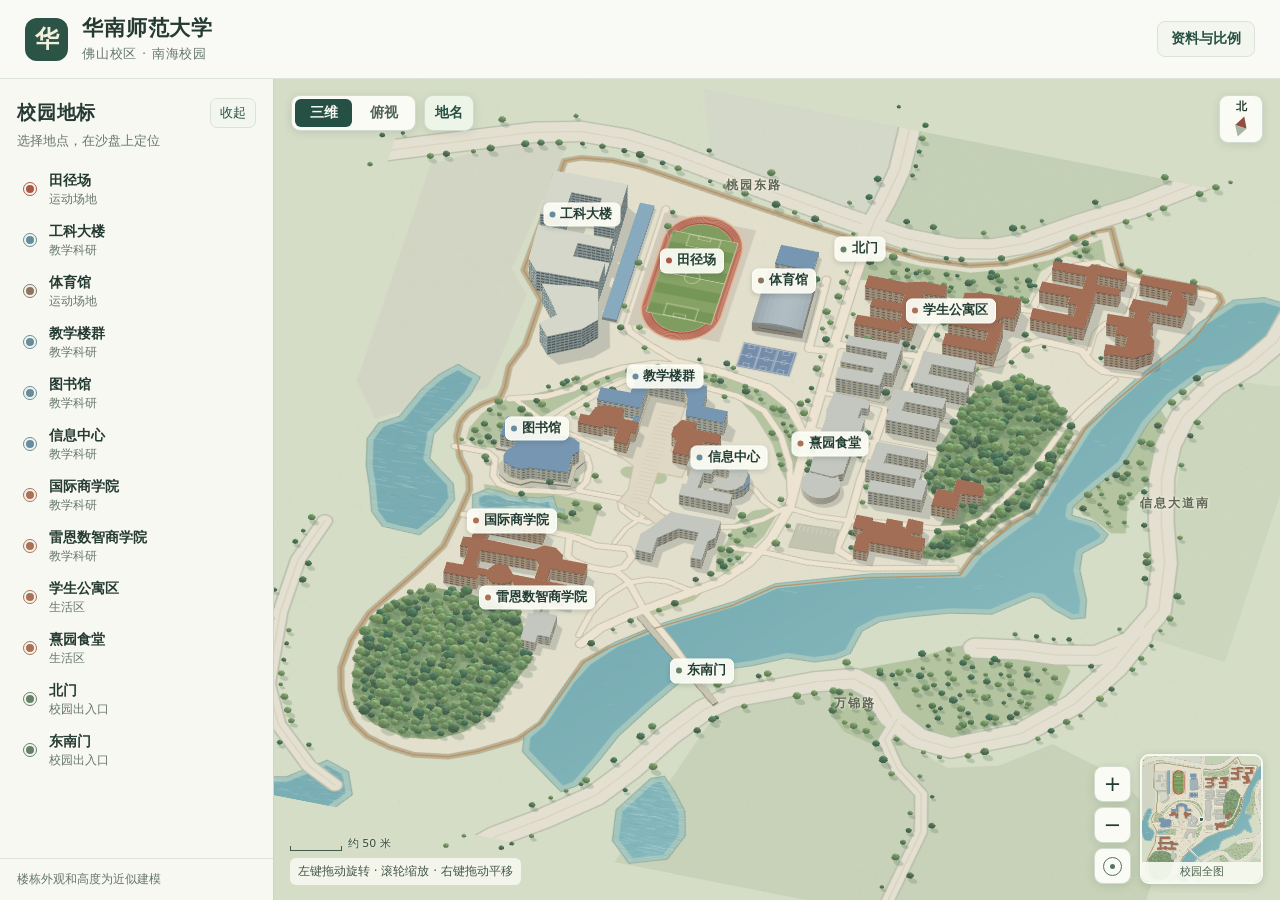
==== index.html @ b183012e "Add initial SCNU Nanhai campus map" ====
<!doctype html>
<html lang="zh-CN">
<head>
<meta charset="utf-8">
<meta name="viewport" content="width=device-width, initial-scale=1">
<meta name="description" content="华南师范大学佛山校区南海校园的交互式三维沙盘。">
<title>南海校园 · 三维地图</title>
<style>
:root {
  color-scheme: light;
  --ink:#253a32;
  --muted:#66766d;
  --paper:#f7f8f2;
  --line:#dce3d9;
  --deep:#255043;
  font-family:"Microsoft YaHei","PingFang SC","Noto Sans CJK SC",system-ui,sans-serif;
  color:var(--ink);
  background:var(--paper);
}
* {box-sizing:border-box}
body {margin:0; height:100vh; height:100dvh; display:flex; flex-direction:column; overflow:hidden}
button {font:inherit; color:inherit; cursor:pointer}
button:focus-visible,a:focus-visible {outline:3px solid #388b79; outline-offset:3px}
button:disabled {color:#818d83; cursor:default}
[hidden] {display:none!important}
.header {height:79px; flex:none; display:flex; align-items:center; gap:14px; padding:0 25px; background:#f9faf5; border-bottom:1px solid var(--line); z-index:3}
.brand-mark {width:43px; height:43px; display:grid; place-items:center; flex:none; border-radius:12px; background:#2b5447; color:#f0f0dc; font:700 24px "Microsoft YaHei",sans-serif}
.identity h1 {margin:0; font-size:21px; line-height:1.25; letter-spacing:.04em}
.identity p {margin:4px 0 0; color:var(--muted); font-size:13px; letter-spacing:.06em}
.source-button {margin-left:auto; align-self:center; border:1px solid #dbe3d7; background:#f3f6ee; border-radius:8px; padding:8px 13px; font-size:14px; font-weight:650; color:var(--deep); white-space:nowrap}
.source-button:hover {background:#e8efe1}
main {display:grid; grid-template-columns:274px minmax(0,1fr); flex:1; min-height:0}
main.sidebar-collapsed {grid-template-columns:minmax(0,1fr)}
.sidebar {display:flex; min-height:0; flex-direction:column; background:var(--paper); border-right:1px solid #cbd5c8; z-index:2}
.side-heading {display:grid; grid-template-columns:1fr auto; align-items:center; gap:4px 10px; padding:19px 17px 15px}
.side-heading h2 {margin:0; font-size:19px; letter-spacing:.04em}
.side-heading p {grid-column:1 / -1; margin:0; font-size:13px; color:var(--muted)}
.sidebar-close {border:1px solid #dbe3d7; background:#f3f6ee; border-radius:7px; padding:5px 9px; font-size:13px; color:var(--deep)}
.sidebar-close:hover {background:#e8efe1}
#locations {display:grid; align-content:start; gap:3px; padding:0 10px 12px; overflow:auto; scrollbar-width:thin}
.location {display:grid; grid-template-columns:22px 1fr; grid-template-rows:auto auto; text-align:left; align-items:center; column-gap:8px; border:1px solid transparent; border-radius:8px; min-height:48px; padding:6px 8px; background:transparent; width:100%}
.location:hover,.location[aria-pressed="true"] {background:#e9efe4; border-color:#d6e1d5}
.location[aria-pressed="true"] {background:#e1ecdf}
.location-name {font-weight:660; font-size:14px; line-height:1.25}
.location-category {font-size:12px; color:var(--muted); grid-column:2; line-height:1.18; margin-top:2px}
.swatch {width:12px; height:12px; border:2px solid #f4f5ed; outline:1px solid var(--accent); background:var(--accent); border-radius:50%; grid-row:1 / 3; justify-self:center}
.side-footer {border-top:1px solid var(--line); padding:12px 17px; margin-top:auto; font-size:12px; color:var(--muted)}
#map {position:relative; min-height:0; min-width:0; overflow:hidden; background:#d5ddc6; isolation:isolate}
.scene {position:absolute; inset:0; display:block; width:100%; height:100%; cursor:grab; touch-action:none; user-select:none}
.scene.dragging {cursor:grabbing}
.layer {position:absolute; inset:0; pointer-events:none; overflow:hidden}
.pin {position:absolute; display:flex; align-items:center; gap:5px; pointer-events:auto; transform:translate(-50%,-100%); padding:4px 7px 4px 5px; white-space:nowrap; line-height:1.12; font-size:13px; font-weight:660; color:#243e35; background:#fafbf3f0; border:1px solid #fdfef8; border-radius:6px; box-shadow:0 2px 5px #203c302e}
.pin::before {content:""; display:inline-block; background:var(--accent); flex:none; width:6px; height:6px; border-radius:50%}
.pin.selected,.pin:hover {z-index:2; color:#fcfcf4; background:var(--deep); border-color:#efefde}
.pin.selected::before,.pin:hover::before {background:#cadcc2}
.route-label {position:absolute; transform:translate(-50%,-50%); font-size:12px; font-weight:650; letter-spacing:.18em; white-space:nowrap; color:#5d6557; text-shadow:0 0 3px #f3f0e0,0 0 3px #f3f0e0}
.view-bar {display:flex; gap:8px; position:absolute; top:16px; left:17px}
.segmented,.map-button {border:1px solid #d1dbcf; background:#f9fbf4; box-shadow:0 2px 8px #2d493422; border-radius:9px}
.segmented {display:flex; gap:3px; padding:3px}
.segmented button {border:0; min-width:57px; border-radius:6px; padding:5px 9px; color:#506352; background:transparent; font-size:14px; font-weight:670}
.segmented button[aria-pressed="true"] {color:#fbfbf3; background:var(--deep)}
.segmented button:hover:not([aria-pressed="true"]),.map-button:hover {background:#e9f0e3}
.map-button {min-width:37px; min-height:36px; padding:0; display:grid; place-items:center}
.sidebar-open,
.labels-button {padding:0 10px; font-size:14px; font-weight:660}
.labels-button[aria-pressed="true"] {color:var(--deep); background:#edf4e8}
.compass {position:absolute; top:16px; right:17px; width:44px; height:48px; place-content:center; gap:0; display:grid}
.compass-north {font-size:11px; font-weight:700; line-height:1; margin-bottom:4px}
.needle {justify-self:center; position:relative; width:12px; height:21px; transform-origin:center}
.needle::before,.needle::after {position:absolute; content:""; left:0; border-left:6px solid transparent; border-right:6px solid transparent}
.needle::before {top:0; border-bottom:11px solid #8f4e41}
.needle::after {bottom:0; border-top:10px solid #aab6a5}
.navigation {display:flex; align-items:flex-end; gap:9px; position:absolute; right:17px; bottom:16px}
.zoom-stack {display:grid; gap:5px}
.zoom-stack button {font-size:21px; font-weight:520}
.reset-icon {width:13px; height:13px; outline:1.5px solid #547264; outline-offset:2px; border-radius:50%; display:grid; place-items:center}
.reset-icon::after {content:""; width:5px; height:5px; background:#547264; border-radius:50%}
.overview {display:grid; position:relative; border:2px solid #f6faf0; overflow:hidden; border-radius:9px; box-shadow:0 2px 8px #2d493433; background:#d5ddc6}
.overview canvas {width:119px; height:126px; cursor:crosshair}
.overview span {pointer-events:none; position:absolute; bottom:0; left:0; right:0; padding:2px 4px 3px; text-align:center; background:#f7faf0ed; color:#506352; font-size:11px}
.map-bottom {position:absolute; left:16px; bottom:15px; display:grid; gap:7px; width:max-content; pointer-events:none}
.map-scale {display:flex; align-items:end; gap:6px; font-size:11px; color:#354c41; text-shadow:0 0 3px #f3f4e6}
#scale-line {border:1px solid #425b4c; border-top:0; height:5px}
#map-hint {padding:5px 8px; margin:0; border-radius:6px; width:max-content; color:#42554a; background:#f8f9efde; font-size:12px}
.detail {position:absolute; bottom:69px; left:16px; width:min(310px,calc(100% - 82px)); background:#fcfcf5f7; border:1px solid #f9fbf5; box-shadow:0 4px 18px #24403535; border-radius:12px; padding:15px 17px 16px}
.detail h2 {margin:3px 0 7px; font-size:19px}
.detail p {margin:0}
.detail-category,.detail-height {font-size:12px; color:#486858; font-weight:670}
.detail-description {padding-top:7px; font-size:13px; color:#516356; line-height:1.65}
.close-button {position:absolute; top:10px; right:10px; width:30px; height:30px; border:0; border-radius:7px; background:#ebf0e6; font-size:21px; line-height:1}
.close-button:hover {background:#dfe9d9}
.fallback {position:absolute; right:75px; top:13px; max-width:43%; font-size:12px; color:#263f35; padding:5px 8px; background:#fcfcf2e8; border-radius:5px}
dialog {position:fixed; max-width:min(525px,calc(100vw - 28px)); max-height:82vh; border:1px solid #d7e2d4; border-radius:15px; background:#fbfcf6; color:var(--ink); padding:27px; box-shadow:0 15px 60px #263e3a52; line-height:1.68}
dialog::backdrop {background:#253d385a}
dialog h2 {font-size:21px; margin:0 0 12px}
dialog p {font-size:14px}
dialog li {margin-bottom:5px}
dialog a {color:#286246; font-size:14px}
@media (max-width:760px) {
  .header {height:63px; padding:0 13px; gap:9px}
  .brand-mark {width:36px;height:36px;font-size:20px}
  .identity h1 {font-size:17px}
  .identity p {font-size:11px}
  .source-button {padding:6px 8px; font-size:12px}
  main {grid-template-columns:minmax(0,1fr); grid-template-rows:minmax(0,1fr) clamp(140px,28dvh,245px)}
  main.sidebar-collapsed {grid-template-rows:minmax(0,1fr)}
  #map {grid-row:1}
  .sidebar {grid-row:2; border-right:0; border-top:1px solid #cbd5c8}
  .side-heading {padding:7px 12px}
  .side-heading h2 {font-size:15px}
  .sidebar-close {padding:2px 8px}
  .side-heading p,.side-footer {display:none}
  #locations {grid-template-columns:repeat(2,minmax(0,1fr)); gap:0 3px; padding:1px 8px 7px}
  .location {min-height:39px; padding:4px; grid-template-columns:19px 1fr; column-gap:3px}
  .location-name {font-size:13px}
  .location-category {font-size:11px}
  .view-bar {left:10px;top:9px}
  .sidebar-open {font-size:13px;padding:0 7px}
  .compass {right:10px;top:9px}
  .navigation {right:10px;bottom:10px}
  .overview {display:none}
  .map-bottom {left:10px;bottom:9px}
  .detail {left:10px;bottom:60px}
  .pin {font-size:11px;padding:3px 4px}
  #map-hint {font-size:11px}
}

</style>
</head>
<body>
  <header class="header">
    <span class="brand-mark" aria-hidden="true">华</span>
    <div class="identity">
      <h1>华南师范大学</h1>
      <p>佛山校区 · 南海校园</p>
    </div>
    <button class="source-button" type="button" id="open-sources">资料与比例</button>
  </header>
  <main id="campus-layout">
    <aside class="sidebar" id="sidebar" aria-labelledby="list-title">
      <div class="side-heading">
        <h2 id="list-title">校园地标</h2>
        <button class="sidebar-close" type="button" id="collapse-sidebar" aria-controls="sidebar" aria-expanded="true" aria-label="收起校园地标">收起</button>
        <p>选择地点，在沙盘上定位</p>
      </div>
      <nav id="locations" aria-label="校园地标"></nav>
      <div class="side-footer">楼栋外观和高度为近似建模</div>
    </aside>
    <section id="map" aria-label="南海校园三维沙盘">
      <canvas class="scene" id="scene" aria-label="交互式校园模型">请用支持 Canvas 的浏览器打开。</canvas>
      <div class="layer" id="labels"></div>
      <div class="view-bar">
        <button type="button" class="map-button sidebar-open" id="expand-sidebar" aria-controls="sidebar" aria-expanded="false" hidden>展开地标</button>
        <div class="segmented" role="group" aria-label="视角">
          <button type="button" id="view-3d" aria-pressed="true">三维</button>
          <button type="button" id="view-top" aria-pressed="false">俯视</button>
        </div>
        <button type="button" class="map-button labels-button" id="toggle-labels" aria-pressed="true">地名</button>
      </div>
      <button type="button" class="compass map-button" id="north" title="将北方转回上方" aria-label="将北方转回上方">
        <span class="compass-north">北</span><span class="needle" aria-hidden="true"></span>
      </button>
      <div class="map-bottom">
        <div class="map-scale" aria-label="近似水平比例尺"><span id="scale-line"></span><span id="scale-label"></span></div>
        <p id="map-hint">左键拖动旋转 · 滚轮缩放 · 右键拖动平移</p>
      </div>
      <div class="navigation">
        <div class="zoom-stack" role="group" aria-label="地图导航">
          <button type="button" class="map-button" id="zoom-in" title="放大" aria-label="放大">+</button>
          <button type="button" class="map-button" id="zoom-out" title="缩小" aria-label="缩小">−</button>
          <button type="button" class="map-button" id="reset" title="返回校园全景" aria-label="返回校园全景"><span class="reset-icon" aria-hidden="true"></span></button>
        </div>
        <div class="overview">
          <canvas id="overview" width="278" height="294" aria-label="校园小地图，点击平移主视图"></canvas>
          <span>校园全图</span>
        </div>
      </div>
      <article id="detail" class="detail" aria-live="polite" hidden>
        <button type="button" class="close-button" id="close-detail" aria-label="关闭地点详情">×</button>
        <p class="detail-category" id="detail-category"></p>
        <h2 id="detail-title"></h2>
        <p class="detail-height" id="detail-height"></p>
        <p class="detail-description" id="detail-description"></p>
      </article>
      <p class="fallback" id="fallback" hidden>当前浏览器的 WebGL 不可用，已切换到俯视地图。</p>
    </section>
  </main>
  <dialog id="sources">
    <form method="dialog"><button class="close-button" aria-label="关闭资料面板">×</button></form>
    <h2>资料与比例</h2>
    <p>以你提供的高德平面图描绘校园边界和建筑轮廓，参考倾斜视图估算楼高，用同位置的卫星图校对跑道、屋顶、植被和水系。田径场西侧的新工科大楼采用卫星图轮廓。</p>
    <p>比例尺、楼高、立面和树木位置均为近似值，适合查看校园布局。</p>
    <ul>
      <li><a href="https://statics.scnu.edu.cn/pics/psy/2017/0615/1497490556137490.pdf" target="_blank" rel="noopener noreferrer">华南师范大学南海校区平面图</a></li>
      <li><a href="https://lib.scnu.edu.cn/services/xinshengkongjian/guanshedaohang/2018/0109/88.html" target="_blank" rel="noopener noreferrer">南海校区图书馆馆舍导航</a></li>
      <li><a href="https://news.scnu.edu.cn/72690/1" target="_blank" rel="noopener noreferrer">华师新闻网 · 新工科大楼参访</a></li>
      <li><a href="https://www.gdhzec.com/mobile/info_2507001.php?flv1id=85&amp;flv2id=84&amp;flv3id=94&amp;id=1438&amp;lvz=3" target="_blank" rel="noopener noreferrer">工科大楼建设项目资料</a></li>
    </ul>
  </dialog>
  <script>
  // Horizontal coordinates are traced in the pixel space of the supplied 2D map.
// Elevations are approximate metres. The overall horizontal scale is about 0.54 m/px.
const metresPerPixel = 0.54;
const rect = (x, z, w, d) => [[x,z], [x+w,z], [x+w,z+d], [x,z+d]];
const oval = (x, z, rx, rz, count = 36) => Array.from({length: count}, (_, i) => {
  const angle = 2 * Math.PI * i / count;
  return [x + rx * Math.cos(angle), z + rz * Math.sin(angle)];
});
const boundary = [[977,159],[1004,145],[1060,137],[1112,139],[1280,168],[1447,196],[1530,207],[1655,222],[1740,215],[1800,195],[1872,148],[1940,81],[1964,70],[2004,152],[2043,164],[2166,164],[2188,171],[2198,186],[2170,283],[2115,372],[2071,454],[2034,532],[1992,744],[1960,778],[1912,871],[1900,917],[1734,965],[1586,1024],[1522,1086],[1400,1172],[1334,1235],[1298,1279],[1259,1435],[1227,1482],[1165,1526],[1118,1551],[1057,1562],[1010,1556],[965,1541],[933,1517],[912,1488],[893,1447],[880,1398],[882,1330],[898,1262],[958,1145],[988,1079],[996,1008],[1001,942],[992,910],[965,871],[948,826],[946,793],[954,768],[973,743],[1001,719],[1003,694],[999,646],[1015,590],[1016,482],[997,458],[969,423],[972,319]];

const water = [
  [[909,664],[955,683],[948,727],[928,782],[907,831],[914,888],[942,912],[969,934],[981,970],[969,1013],[940,1065],[871,1062],[844,1034],[826,979],[808,933],[794,871],[805,831],[837,807],[860,736],[882,695]],
  [[2217,176],[2268,157],[2341,165],[2400,173],[2372,244],[2285,315],[2211,350],[2166,421],[2139,493],[2120,595],[2082,663],[2057,712],[2060,732],[2105,737],[2134,759],[2130,778],[2100,813],[2105,851],[2134,916],[2142,957],[2119,966],[2080,951],[2053,933],[2038,934],[2010,960],[1978,990],[1905,1006],[1834,1034],[1788,1056],[1763,1085],[1755,1141],[1734,1160],[1698,1176],[1648,1179],[1594,1211],[1538,1237],[1482,1271],[1438,1353],[1401,1429],[1381,1494],[1358,1559],[1333,1580],[1292,1547],[1243,1507],[1237,1470],[1257,1433],[1282,1326],[1301,1275],[1340,1220],[1416,1153],[1527,1073],[1585,1017],[1746,952],[1901,910],[1916,861],[1966,777],[1990,741],[2034,527],[2056,470],[2092,398],[2140,312],[2170,243]],
  [[1009,951],[1031,931],[1060,931],[1073,937],[1127,929],[1150,918],[1163,944],[1176,943],[1181,957],[1121,960],[1092,968],[1037,987],[1017,982]],
  [[1481,1510],[1503,1499],[1530,1529],[1559,1569],[1574,1624],[1556,1685],[1492,1711],[1450,1667],[1439,1596]],
  [[910,1612],[953,1629],[973,1679],[945,1724],[872,1758],[790,1762],[731,1713],[778,1685],[848,1668]]
];

const greens = [
  {kind:'woods', points:[[905,1270],[945,1213],[990,1177],[1061,1174],[1120,1184],[1162,1204],[1176,1232],[1178,1275],[1208,1289],[1186,1371],[1167,1437],[1131,1488],[1086,1518],[1030,1527],[970,1511],[932,1484],[913,1446],[902,1388],[899,1332]]},
  {kind:'woods', points:[[1823,493],[1884,445],[1939,453],[1988,504],[2017,550],[1980,739],[1939,784],[1903,860],[1860,891],[1815,896],[1834,837],[1844,775],[1790,735],[1793,625]]},
  {kind:'park', points:[[1555,232],[1657,238],[1745,231],[1810,206],[1877,166],[1932,116],[1953,98],[1974,148],[1900,152],[1866,198],[1861,267],[1834,287],[1747,297],[1555,295]]},
  {kind:'park', points:[[1000,731],[1060,695],[1093,676],[1142,628],[1172,605],[1223,583],[1274,570],[1346,568],[1417,578],[1489,602],[1525,639],[1554,691],[1571,752],[1565,823],[1551,790],[1526,755],[1501,706],[1454,650],[1414,617],[1348,596],[1285,592],[1239,603],[1197,622],[1155,661],[1118,705],[1081,750],[1052,787],[1027,836],[985,840],[966,827],[965,802],[978,765]]},
  {kind:'park', points:[[1504,863],[1537,847],[1548,864],[1538,916],[1518,958],[1497,1009],[1475,1017],[1467,981],[1477,943],[1480,900]]},
  {kind:'lawn', points:[[1023,922],[1077,919],[1129,914],[1237,914],[1238,992],[1100,991],[1041,986]]},
  {kind:'lawn', points:[[1157,943],[1219,918],[1232,957],[1232,985],[1178,982]]},
  {kind:'lawn', points:oval(1298,878,15,12)},
  {kind:'lawn', points:oval(1272,831,20,14)},
  {kind:'lawn', points:oval(1321,831,16,14)},
  {kind:'lawn', points:[[1368,1142],[1426,1089],[1463,1070],[1454,1090],[1398,1136],[1368,1161]]},
  {kind:'park', points:[[2126,422],[2130,503],[2109,585],[2072,652],[2057,713],[2106,735],[2138,755],[2164,749],[2150,682],[2170,636],[2204,604],[2190,544],[2173,479]]},
  {kind:'park', points:[[1732,1196],[1798,1162],[1865,1128],[1930,1080],[2000,1050],[2115,1049],[2147,1083],[2140,1170],[2053,1236],[1996,1274],[1932,1309],[1862,1340],[1790,1320],[1756,1285]]}
];

const campusRoads = [
  [17,[[1550,210],[1548,306],[1550,449],[1554,556],[1557,664],[1561,745],[1566,839],[1552,918],[1527,983],[1488,1037],[1420,1093],[1352,1151],[1308,1194],[1282,1239]]],
  [12,[[1180,222],[1180,500],[1188,515],[1221,532],[1286,560],[1364,563],[1462,578],[1509,608],[1542,658],[1561,706]]],
  [11,[[950,850],[984,849],[1011,849],[1027,860],[1034,899],[1049,915],[1082,921],[1130,911],[1171,904],[1190,891],[1199,872],[1196,837],[1184,814],[1136,795],[1099,783],[1099,762],[1120,728],[1176,657],[1207,627],[1246,612],[1298,606],[1351,606],[1412,612],[1466,633],[1509,681],[1540,739],[1559,805]]],
  [12,[[1018,719],[1080,697],[1123,668],[1160,627],[1195,600],[1248,575],[1315,565],[1377,568],[1460,584],[1503,610],[1543,660]]],
  [14,[[1499,310],[1508,474],[1537,471],[1561,451],[1699,442],[1815,436],[1850,421],[1877,372],[1907,353],[1982,357],[2005,380],[2032,394],[2094,388]]],
  [13,[[1700,926],[1671,913],[1677,843],[1673,747],[1676,653],[1677,562],[1699,525],[1704,441],[1711,363],[1721,346],[1757,335],[1772,307],[1799,295],[1872,289],[1878,250],[1894,192],[1924,169],[1960,152],[2028,176],[2178,176]]],
  [8,[[1996,359],[1995,312],[2007,286],[2034,273],[2042,250],[2040,192]]],
  [9,[[1554,566],[1667,569],[1694,578],[1791,575]]],
  [9,[[1560,653],[1676,655],[1786,653]]],
  [10,[[1566,841],[1619,847],[1681,842],[1753,829],[1831,822],[1872,809],[1905,781],[1931,727],[1968,645],[1995,540],[2016,487],[2057,408]]],
  [10,[[1193,895],[1269,894],[1305,872],[1314,881],[1348,904],[1401,915],[1457,914],[1485,906],[1527,878],[1563,837]]],
  [8,[[1025,716],[1101,760],[1249,798],[1293,800],[1316,796]]],
  [8,[[1291,660],[1292,800],[1301,842],[1305,872],[1298,893],[1317,924],[1294,960],[1283,995]]],
  [12,[[1005,999],[1112,998],[1206,1001],[1252,1011],[1310,1004],[1321,1020],[1313,1047],[1288,1062],[1252,1062],[1221,1055],[1209,1046],[1202,1006]]],
  [10,[[1268,897],[1277,918],[1300,932],[1330,936],[1349,908]]],
  [12,[[1200,1071],[1220,1059],[1262,1062],[1303,1060],[1328,1076],[1374,1136],[1440,1198],[1506,1269],[1540,1306]]],
  [10,[[1274,1220],[1282,1165],[1300,1120],[1330,1080],[1362,1064],[1398,1060],[1453,1073]]],
  [11,[[1489,955],[1539,951],[1628,955],[1728,944],[1827,918],[1888,902]]],
  [9,[[1411,808],[1476,804],[1498,817],[1517,836],[1546,851]]]
];

const surroundingRoads = [
  [45,[[621,233],[793,158],[909,108],[988,86],[1070,83],[1146,93],[1328,131],[1481,161],[1609,183],[1706,183],[1769,168],[1823,141],[1909,72],[1994,10],[2070,-57],[2150,-130]]],
  [37,[[1553,-118],[1563,30],[1556,107],[1549,151],[1546,210]]],
  [44,[[2376,-22],[2335,134],[2316,250],[2281,316],[2232,379],[2196,460],[2187,531],[2194,607],[2219,709],[2248,798],[2265,908],[2237,987],[2184,1036],[2113,1053],[2047,1058],[1970,1073]]],
  [45,[[2247,976],[2222,1057],[2173,1155],[2097,1246],[1984,1309],[1921,1302],[1863,1266],[1818,1212],[1776,1196],[1711,1220],[1634,1261],[1574,1292],[1534,1332],[1488,1405],[1440,1500],[1394,1574],[1320,1646],[1245,1710],[1170,1802]]],
  [21,[[1874,1269],[1864,1320],[1902,1378],[1959,1426],[1980,1511],[1961,1691]]],
  [25,[[768,1075],[744,1174],[743,1300],[763,1467],[804,1553],[881,1633],[937,1665]]]
];

const zones = {
  engineering:{name:'工科大楼',category:'教学科研',color:'#668c9e',anchor:[1060,360,34],height:'约 29–35 米',desc:'田径场西侧。卫星图可辨认的三段楼体分别建模，并参考公开建设资料估算楼高。'},
  track:{name:'田径场',category:'运动场地',color:'#ac5847',anchor:[1264,365,0],desc:'校园西北部的环形跑道、足球场和西侧看台。'},
  gym:{name:'体育馆',category:'运动场地',color:'#8c7560',anchor:[1442,391,15],height:'约 15 米',desc:'位于田径场东侧，南侧为室外球场。'},
  north:{name:'北门',category:'校园出入口',color:'#66816a',anchor:[1550,264,0],desc:'从桃园东路进入校园，向南可到田径场与学生公寓区。'},
  dorm:{name:'学生公寓区',category:'生活区',color:'#ab7158',anchor:[1750,391,19],height:'约 15–22 米',desc:'校园东北部。按地图分别描出带内院的公寓楼群。'},
  dining:{name:'熹园食堂',category:'生活区',color:'#ab7158',anchor:[1614,733,12],height:'约 12 米',desc:'教学区与学生公寓区之间，南端的圆形轮廓按地图描绘。'},
  academic:{name:'教学楼群',category:'教学科研',color:'#668c9e',anchor:[1291,665,19],height:'约 12–20 米',desc:'教学楼围绕中央庭院展开，保留 U 形主楼、两翼和中轴步道。'},
  library:{name:'图书馆',category:'教学科研',color:'#668c9e',anchor:[1099,840,20],height:'约 20 米',desc:'教学楼群西南侧，校方馆舍资料列出地上五层。圆角翼楼和分段屋顶参考三张截图。'},
  info:{name:'信息中心',category:'教学科研',color:'#668c9e',anchor:[1448,813,15],height:'约 15 米',desc:'位于教学楼群东南侧，沿两侧翼楼向东连接圆角端部。'},
  business:{name:'国际商学院',category:'教学科研',color:'#ab7158',anchor:[1108,1055,17],height:'约 14–18 米',desc:'校园西南侧。模型保留平行楼翼、内院与南翼中部的凸出体量。'},
  rennes:{name:'雷恩数智商学院',category:'教学科研',color:'#ab7158',anchor:[1194,1210,13],height:'约 13 米',desc:'国际商学院南侧，靠近西南林地与通向东南门的步道。'},
  southeast:{name:'东南门',category:'校园出入口',color:'#66816a',anchor:[1518,1286,2],desc:'东南方向的入口。跨水通道连接校园步道与校外道路。'}
};

const buildingGroups = {
  engineering:[
    [35,[[977,238],[1113,236],[1116,342],[1077,342],[1076,279],[1020,279],[1020,341],[978,341]],'modern'],
    [30,[[979,359],[1117,359],[1117,383],[1058,383],[1058,415],[1117,415],[1117,461],[1002,464],[982,439]],'modern'],
    [28,[[1019,488],[1100,474],[1119,475],[1137,543],[1114,572],[1058,604],[1037,577],[1063,551],[1045,523]],'modern'],
    [9,[[1087,362],[1106,343],[1116,342],[1117,359],[1117,415],[1101,415]]],
  ],
  track:[[3.7,rect(1133,226,27,274),'stand'],[2.5,rect(1141,237,18,248),'stand']],
  gym:[
    [12,[[1397,332],[1486,331],[1491,454],[1399,458]],'gym'],
    [7,rect(1403,263,70,44),'blue'],
    [4,rect(1412,313,62,20),'blue']
  ],
  academic:[
    [19,[[1234,632],[1253,632],[1253,618],[1280,618],[1280,610],[1314,610],[1314,619],[1341,619],[1341,631],[1361,631],[1366,679],[1411,679],[1411,707],[1340,707],[1334,667],[1325,650],[1257,650],[1257,710],[1177,710],[1177,681],[1231,680]],'blue'],
    [14,[[1192,712],[1229,712],[1229,735],[1261,735],[1261,762],[1253,762],[1253,791],[1228,789],[1228,758],[1201,758],[1201,764],[1155,763],[1155,742],[1171,742],[1177,721]],'brick'],
    [16,[[1335,714],[1363,714],[1363,730],[1412,730],[1412,753],[1385,753],[1385,769],[1366,769],[1366,792],[1337,791],[1337,761],[1325,752],[1325,733]],'brick'],
    [5,rect(1245,690,12,42),'blue'],
    [5,rect(1337,686,13,52),'blue'],
    [14,[[1368,923],[1460,921],[1460,961],[1449,974],[1449,1017],[1428,1017],[1428,957],[1391,957],[1359,988],[1359,1025],[1328,1024],[1328,986],[1342,967]],'neutral']
  ],
  library:[
    [19,[[1031,788],[1091,785],[1093,807],[1157,807],[1172,815],[1176,834],[1167,847],[1168,887],[1101,893],[1086,900],[1065,898],[1050,888],[1047,876],[1051,861],[1059,853],[1059,833],[1029,833]],'blue'],
    [14,[[1107,811],[1157,811],[1172,818],[1175,833],[1167,847],[1168,885],[1113,886]],'neutral'],
    [2.2,[[1038,782],[1091,779],[1094,803],[1159,803],[1179,811],[1185,830],[1175,850],[1175,891],[1104,898],[1087,910],[1061,908],[1044,896],[1037,875],[1049,852],[1049,839],[1023,839],[1025,801]],'base']
  ],
  info:[
    [15,[[1372,763],[1442,763],[1460,773],[1475,790],[1481,808],[1479,831],[1468,845],[1455,851],[1428,851],[1428,832],[1444,831],[1449,819],[1448,808],[1436,801],[1418,800],[1418,821],[1402,822],[1401,858],[1465,858],[1465,882],[1372,882],[1372,856],[1379,855],[1379,820],[1370,813],[1370,797],[1400,797],[1415,786],[1415,764]],'neutral'],
    [10,[[1420,771],[1454,775],[1470,785],[1483,801],[1487,818],[1480,835],[1467,846],[1456,848],[1455,833],[1469,827],[1470,816],[1465,802],[1451,794],[1420,791]],'blue']
  ],
  dining:[
    [11,[[1581,579],[1638,579],[1650,586],[1650,600],[1637,600],[1637,624],[1650,625],[1650,659],[1645,659],[1644,756],[1627,768],[1584,765],[1580,681],[1582,640],[1578,619]],'neutral'],
    [9,oval(1610,786,35,34,32),'neutral']
  ],
  dorm:[
    [20,[[1577,312],[1646,312],[1678,302],[1720,302],[1720,327],[1684,329],[1681,349],[1666,349],[1665,369],[1682,370],[1682,413],[1662,413],[1662,428],[1580,428],[1580,406],[1657,402],[1657,380],[1597,380],[1597,362],[1650,361],[1651,339],[1577,339]],'brick'],
    [20,[[1754,309],[1784,301],[1855,298],[1855,346],[1836,345],[1825,361],[1839,361],[1839,434],[1744,434],[1744,408],[1817,408],[1817,386],[1742,386],[1741,360],[1790,360],[1790,333],[1754,333]],'brick'],
    [21,[[1578,458],[1677,455],[1676,524],[1660,525],[1660,557],[1579,559],[1578,533],[1640,532],[1640,520],[1578,520],[1578,496],[1656,496],[1655,479],[1578,480]],'neutral'],
    [20,[[1716,458],[1813,457],[1814,484],[1738,484],[1738,508],[1814,509],[1813,534],[1716,533]],'neutral'],
    [20,[[1687,556],[1783,555],[1783,580],[1713,580],[1713,602],[1783,602],[1783,629],[1689,629],[1689,605],[1685,605],[1685,584],[1687,583]],'neutral'],
    [19,[[1687,681],[1781,680],[1781,702],[1711,702],[1711,726],[1781,725],[1782,747],[1797,748],[1798,793],[1699,797],[1698,770],[1777,769],[1777,748],[1682,749],[1681,724],[1686,724]],'neutral'],
    [18,[[1889,195],[1953,193],[1957,185],[2023,186],[2023,207],[1975,207],[1975,229],[2022,229],[2021,245],[1980,246],[1980,335],[1881,335],[1880,310],[1955,310],[1955,284],[1938,284],[1938,268],[1881,269],[1881,246],[1955,246],[1955,214],[1891,214]],'brick'],
    [18,[[2050,188],[2153,186],[2152,208],[2128,208],[2137,223],[2144,224],[2144,264],[2086,265],[2086,290],[2097,291],[2097,317],[2110,330],[2112,357],[2085,378],[2029,382],[2027,359],[2061,358],[2061,332],[2037,331],[2037,313],[2016,313],[2013,290],[2060,288],[2060,272],[2047,270],[2049,245],[2111,245],[2112,209],[2051,209]],'brick'],
    [16,[[1817,756],[1846,755],[1846,726],[1881,725],[1897,728],[1900,753],[1861,757],[1861,794],[1816,795]],'brick'],
    [14,[[1692,847],[1722,847],[1722,854],[1747,854],[1747,842],[1776,842],[1776,854],[1784,854],[1784,833],[1812,834],[1814,863],[1798,864],[1797,870],[1825,870],[1824,901],[1730,903],[1731,927],[1705,927],[1704,894],[1714,878],[1692,876]],'brick']
  ],
  business:[
    [17,[[1039,1009],[1160,1008],[1160,1034],[1062,1034],[1062,1071],[1154,1072],[1169,1059],[1191,1059],[1207,1073],[1206,1082],[1255,1082],[1255,1107],[1193,1108],[1193,1141],[1171,1141],[1171,1103],[1164,1095],[1061,1098],[1061,1138],[1084,1138],[1095,1122],[1117,1120],[1132,1138],[1231,1138],[1232,1163],[1142,1163],[1134,1154],[1117,1165],[1098,1164],[1085,1153],[1072,1152],[1071,1163],[1009,1163],[1009,1139],[1039,1138],[1038,1096],[1023,1096],[1023,1075],[1038,1073]],'brick']
  ],
  rennes:[
    [13,[[1178,1212],[1186,1212],[1188,1164],[1197,1164],[1198,1204],[1230,1205],[1230,1257],[1207,1257],[1207,1276],[1180,1275]],'neutral']
  ],
  southeast:[
    [2,[[1371,1148],[1554,1311],[1547,1320],[1365,1157]],'base']
  ]
};

const colors = {
  blue: ['#7796b1','#d7d4be','#789099'],
  brick:['#a36e56','#d4be9f','#8c7970'],
  neutral:['#c3c7bf','#d7d2bd','#7d8b89'],
  gym:['#a3b2b9','#b5afa0','#78868b'],
  modern:['#d5d7ca','#c0c9c4','#65848c'],
  stand:['#87aabe','#a0a9aa','#76949f'],
  base:['#c9c5b3','#b1aa96','#9d9583']
};


const extent = {left:670, top:-65, width:1740, depth:1780};
const trackBoundary = ovalStadium(1265, 367, 146, 294);
const field = rect(1205,268,120,194);
const courts = [rect(1391,487,100,59)];
const plaza = [[1260,650],[1327,649],[1328,765],[1365,788],[1362,820],[1318,820],[1318,892],[1362,918],[1357,944],[1310,917],[1266,902],[1276,870],[1271,815],[1237,797],[1239,770],[1257,764]];
const parking = [[1589,872],[1664,868],[1669,925],[1587,929]];
const treeColors = ['#537259','#5d805b','#6d9063','#719465','#7b9a67','#4f775c','#779567'];

function ovalStadium(x, z, width, length) {
  const r = width / 2;
  const halfStraight = length / 2 - r;
  const points = [];
  for (let i = 0; i <= 32; i++) {
    const angle = i * Math.PI / 32;
    points.push([x+r*Math.cos(angle), z+halfStraight+r*Math.sin(angle)]);
  }
  for (let i = 0; i <= 32; i++) {
    const angle = Math.PI+i*Math.PI/32;
    points.push([x+r*Math.cos(angle), z-halfStraight+r*Math.sin(angle)]);
  }
  return points;
}

function outline(ctx, points, close = true) {
  ctx.beginPath();
  ctx.moveTo(...points[0]);
  for (const p of points.slice(1)) ctx.lineTo(...p);
  if (close) ctx.closePath();
}

function paint(ctx, points, fill, stroke, width = 1) {
  outline(ctx,points);
  if (fill) {
    ctx.fillStyle = fill;
    ctx.fill();
  }
  if (stroke) {
    ctx.strokeStyle = stroke;
    ctx.lineWidth = width;
    ctx.stroke();
  }
}

function trace(ctx, points, color, width) {
  outline(ctx,points,false);
  ctx.strokeStyle = color;
  ctx.lineWidth = width;
  ctx.stroke();
}

function pond(ctx, points, random) {
  ctx.save();
  outline(ctx,points);
  ctx.clip();
  const tint = ctx.createLinearGradient(900, 500, 2030, 1360);
  tint.addColorStop(0,'#79abb2');
  tint.addColorStop(0.58,'#79aeb4');
  tint.addColorStop(1,'#8abcc0');
  paint(ctx,points,tint,'#a4c6bd',23);
  const xs = points.map(p=>p[0]);
  const zs = points.map(p=>p[1]);
  const minX = Math.min(...xs), maxX = Math.max(...xs), minZ = Math.min(...zs), maxZ = Math.max(...zs);
  for (let i=0;i<260;i++) {
    const x = minX+random()*(maxX-minX);
    const z = minZ+random()*(maxZ-minZ);
    const len = 4+random()*28;
    trace(ctx,[[x,z],[x+len,z-1]],i%3?'#dbece642':'#5e929538',0.7+random());
  }
  ctx.restore();
  paint(ctx,points,null,'#87a49a',1.6);
}

function randomSource(seed) {
  return () => {
    seed = (Math.imul(seed,1664525)+1013904223) >>> 0;
    return seed/4294967296;
  };
}

function within(x,z,points) {
  let inside = false;
  for (let i=0,j=points.length-1;i<points.length;j=i++) {
    const [a,b] = points[i], [c,d] = points[j];
    if ((b>z)!==(d>z) && x < (c-a)*(z-b)/(d-b)+a) inside = !inside;
  }
  return inside;
}

function nearPath(x,z,path,width) {
  for (let i=1;i<path.length;i++) {
    const [a,b] = path[i-1], [c,d] = path[i];
    const dx=c-a, dz=d-b;
    const t=Math.max(0,Math.min(1,((x-a)*dx+(z-b)*dz)/(dx*dx+dz*dz)));
    if ((x-a-t*dx)**2+(z-b-t*dz)**2 < width**2) return true;
  }
  return false;
}

const buildingFootprints = Object.values(buildingGroups).flatMap(group => group.map(([,p])=>p));
function siteForTree(x,z) {
  return !water.some(p=>within(x,z,p)) && !buildingFootprints.some(p=>within(x,z,p)) &&
    !within(x,z,trackBoundary) && !within(x,z,plaza) && !within(x,z,parking) &&
    !courts.some(p=>within(x,z,p)) &&
    !campusRoads.some(([w,path])=>nearPath(x,z,path,w/2+5)) &&
    !surroundingRoads.some(([w,path])=>nearPath(x,z,path,w/2+6));
}

function makeTrees() {
  const random = randomSource(5067);
  const trees = [];
  function add(x,z,mature) {
    if (!siteForTree(x,z)) return;
    if (trees.some(t=>(t.x-x)**2+(t.z-z)**2<38)) return;
    const size = mature ? 4.2+random()*3.8 : 2.8+random()*3.0;
    trees.push({x,z,size,yaw:random()*Math.PI*2,color:treeColors[Math.floor(random()*treeColors.length)]});
  }
  for (const {kind,points} of greens) {
    const step = {woods:15,park:24,lawn:33}[kind];
    const xs=points.map(p=>p[0]), zs=points.map(p=>p[1]);
    for (let x=Math.min(...xs)+5;x<Math.max(...xs);x+=step) {
      for (let z=Math.min(...zs)+5;z<Math.max(...zs);z+=step) {
        const tx=x+(random()-.5)*step*.9, tz=z+(random()-.5)*step*.9;
        if (within(tx,tz,points) && random()<(kind==='lawn'?.5:.9)) add(tx,tz,kind==='woods');
      }
    }
  }
  for (const [w,path] of [...surroundingRoads,...campusRoads.slice(0,6)]) {
    for (let i=1;i<path.length;i++) {
      const [a,b]=path[i-1], [c,d]=path[i], length=Math.hypot(c-a,d-b);
      for (let v=10;v<length-5;v+=29+random()*12) {
        const offset=(w/2+9)*(random()>.5?1:-1);
        add(a+(v*(c-a)-offset*(d-b))/length,b+(v*(d-b)+offset*(c-a))/length,false);
      }
    }
  }
  return trees;
}

function drawTrack(ctx) {
  paint(ctx,rect(1180,231,169,268),'#d1cabb');
  paint(ctx,trackBoundary,'#a75242','#e4c0a1',3.1);
  for (let i=1;i<=7;i++) {
    const inset=i*2.15;
    paint(ctx,ovalStadium(1265,367,146-inset*2,294-inset*2),null,'#efc9ab',0.77);
  }
  paint(ctx,ovalStadium(1265,367,111,255),'#7f9d60','#e1bf9e',1.1);
  paint(ctx,field,'#769658','#e0dfba',1.15);
  for(let i=0;i<8;i+=2) {
    paint(ctx,rect(1206,269+24.1*i,118,24.1),'#a1b47966');
  }
  trace(ctx,[[1205,365],[1325,365]],'#e0dfba',1.15);
  paint(ctx,oval(1265,365,14,14),null,'#e0dfba',1.15);
  for (const z of [269,434]) {
    paint(ctx,rect(1236,z,58,27),null,'#e0dfba',1.15);
    paint(ctx,rect(1254,z===269?z:z+19,22,8),null,'#e0dfba',1);
  }
}

function drawCourts(ctx) {
  paint(ctx,courts[0],'#788eac','#d6d3c3',2.5);
  for (let i=0;i<3;i++) {
    const x=1394+i*32;
    paint(ctx,rect(x,490,29,53),'#738dab','#e3e1d6',.8);
    trace(ctx,[[x,516],[x+29,516]],'#e3e1d6',1);
    paint(ctx,oval(x+14.5,516,4.8,4.8,18),null,'#e3e1d6',.8);
    paint(ctx,rect(x+9,490,11,9),null,'#e3e1d6',.8);
    paint(ctx,rect(x+9,534,11,9),null,'#e3e1d6',.8);
  }
}

function makeTerrain(trees) {
  const canvas=document.createElement('canvas');
  canvas.width=2048;
  canvas.height=2048;
  const ctx=canvas.getContext('2d');
  const random=randomSource(72);
  ctx.scale(canvas.width/extent.width,canvas.height/extent.depth);
  ctx.translate(-extent.left,-extent.top);
  ctx.lineJoin=ctx.lineCap='round';
  ctx.fillStyle='#d5ddc6';
  ctx.fillRect(extent.left,extent.top,extent.width,extent.depth);
  paint(ctx,[[746,228],[902,119],[974,109],[947,425],[988,476],[974,704],[796,823],[743,746]],'#d3d5c4');
  paint(ctx,[[1176,-65],[1547,-65],[1547,147],[1372,120],[1230,90]],'#d4d8c9');
  paint(ctx,[[1559,-65],[2100,-65],[1989,19],[1805,155],[1690,183],[1570,170]],'#c4d0b6');
  paint(ctx,[[2191,395],[2232,362],[2410,344],[2410,995],[2256,973],[2277,903],[2254,814]],'#ccd6bd');
  paint(ctx,[[1559,1325],[1678,1255],[1754,1223],[1877,1310],[1990,1355],[2078,1327],[2158,1255],[2292,1301],[2410,1400],[2410,1715],[1466,1715]],'#c8d2b8');
  paint(ctx,boundary,'#e2dfcc','#bbb194',13);
  for(const {kind,points} of greens) {
    paint(ctx,points,{woods:'#91a87d',park:'#b4c3a0',lawn:'#b8c5a0'}[kind]);
  }
  for(let i=0;i<11500;i++) {
    const x=extent.left+random()*extent.width, z=extent.top+random()*extent.depth;
    ctx.fillStyle=i%2?'#f3ead030':'#71837b1f';
    const size=.4+random()*1.8;
    ctx.fillRect(x,z,size,size);
  }
  for(const p of water) pond(ctx,p,random);
  for(const [w,p] of surroundingRoads) trace(ctx,p,'#b9beab',w+6);
  for(const [w,p] of surroundingRoads) {
    trace(ctx,p,'#e4e0d1',w);
    trace(ctx,p,'#d7d1bb',2.4);
  }
  for(const [w,p] of campusRoads) trace(ctx,p,'#bcb8a5',w+3.4);
  for(const [w,p] of campusRoads) trace(ctx,p,'#ece4d0',w);
  paint(ctx,plaza,'#dfd8c5','#c7bea6',2);
  for(let z=680;z<900;z+=9) trace(ctx,[[1286,z],[1315,z]],'#c8c0ac',.7);
  paint(ctx,parking,'#c3c3b2','#b2b29d',1.4);
  for(let x=1595;x<1665;x+=8) trace(ctx,[[x,874],[x,886]],'#e7dfc8',.85);
  drawTrack(ctx);
  drawCourts(ctx);
  paint(ctx,boundary,null,'#b79063',2.9);
  for(const {x,z,size} of trees) {
    ctx.fillStyle='#42684e37';
    ctx.beginPath();
    ctx.ellipse(x+size*1.22,z+size*.77,size*1.8,size*1.17,.26,0,2*Math.PI);
    ctx.fill();
  }
  const shade=document.createElement('canvas');
  shade.width=canvas.width;
  shade.height=canvas.height;
  const shadow=shade.getContext('2d');
  shadow.setTransform(ctx.getTransform());
  for(const group of Object.values(buildingGroups)) {
    for (const [height,points] of group) {
      const dx=height*.92, dz=height*.6;
      paint(shadow,points.map(([x,z])=>[x+dx,z+dz]),'#4c5b59');
      points.forEach(([x,z],i)=>{
        const [a,b]=points[(i+1)%points.length];
        paint(shadow,[[x,z],[a,b],[a+dx,b+dz],[x+dx,z+dz]],'#4c5b59');
      });
    }
  }
  ctx.save();
  ctx.resetTransform();
  ctx.globalAlpha=.22;
  ctx.drawImage(shade,0,0);
  ctx.restore();
  return canvas;
}


const toWorld = ([x,z,y=0]) => [(x-1530)*metresPerPixel,y,(z-820)*metresPerPixel];
const toMap = ([x,,z]) => [1530+x/metresPerPixel,820+z/metresPerPixel];
const cross = ([ax,az],[bx,bz],[cx,cz]) => (bx-ax)*(cz-az)-(bz-az)*(cx-ax);
const area = points => points.reduce((sum,[x,z],i)=>{
  const [a,b]=points[(i+1)%points.length];
  return sum+x*b-a*z;
},0)/2;

function triangulate(points) {
  const remaining=points.map((_,i)=>i);
  if(area(points)<0) remaining.reverse();
  const triangles=[];
  while(remaining.length>3) {
    let found=false;
    for(let i=0;i<remaining.length;i++) {
      const ia=remaining[(i+remaining.length-1)%remaining.length];
      const ib=remaining[i];
      const ic=remaining[(i+1)%remaining.length];
      const a=points[ia], b=points[ib], c=points[ic];
      const orientation=cross(a,b,c);
      if(Math.abs(orientation)<1e-6) {
        remaining.splice(i,1);
        found=true;
        break;
      }
      if(orientation<0) continue;
      const blocked=remaining.some(id=>id!==ia&&id!==ib&&id!==ic&&
        cross(a,b,points[id])>=-1e-6&&cross(b,c,points[id])>=-1e-6&&cross(c,a,points[id])>=-1e-6);
      if(blocked) continue;
      triangles.push([ia,ib,ic]);
      remaining.splice(i,1);
      found=true;
      break;
    }
    if(!found) throw new Error('Unable to triangulate footprint '+JSON.stringify(points));
  }
  triangles.push(remaining);
  return triangles;
}

const rgb = name => {
  const v=Number.parseInt(name.slice(1),16);
  return [(v>>16)/255,((v>>8)&255)/255,(v&255)/255];
};
const tint = (color,k) => color.map(c=>Math.min(1,Math.max(0,c*k)));

class Mesh {
  vertices=[];
  triangle(a,b,c,color) {
    this.vertices.push(...a,...color,...b,...color,...c,...color);
  }
  quad(a,b,c,d,color) {
    this.triangle(a,b,c,color);
    this.triangle(a,c,d,color);
  }
  flat(points,h,color) {
    const corners=points.map(([x,z])=>toWorld([x,z,h]));
    for(const [a,b,c] of triangulate(points)) this.triangle(corners[a],corners[b],corners[c],color);
  }
}

function addBuilding(mesh,height,points,style) {
  const [roof,wall,glass]=colors[style].map(rgb);
  const trim=tint(roof,.96);
  const winding=area(points)>0?1:-1;
  mesh.flat(points,height,roof);
  points.forEach(([ax,az],i)=>{
    const [bx,bz]=points[(i+1)%points.length];
    const dx=bx-ax, dz=bz-az, length=Math.hypot(dx,dz);
    if(length<.001) return;
    const nx=winding*dz/length, nz=-winding*dx/length;
    const light=.87+.17*(-.68*nx-.73*nz);
    const point=(u,v,push=0)=>toWorld([ax+dx*u+nx*push,az+dz*u+nz*push,v]);
    const band=(u0,u1,v0,v1,push,color)=>{
      mesh.quad(point(u0,v0,push),point(u1,v0,push),point(u1,v1,push),point(u0,v1,push),color);
    };
    band(0,1,0,height,0,tint(wall,light));
    band(0,1,height-Math.min(.8,height*.17),height,.07,tint(trim,light));
    if(height<6 || length<13) return;
    const floors=Math.max(1,Math.round(height/(style==='modern'?4.1:3.7)));
    const bays=Math.max(1,Math.round(length*metresPerPixel/(style==='modern'?4.5:5.4)));
    const spacing=height/floors;
    for(let f=0;f<floors;f++) {
      if(style==='gym') {
        if(f===1) band(.13,.87,f*spacing+1.1,f*spacing+2.3,.11,tint(glass,light));
        continue;
      }
      const bottom=f*spacing+spacing*.25;
      const top=bottom+spacing*(style==='modern'?.44:.38);
      for(let k=0;k<bays;k++) {
        const gap=style==='modern'?.1:.22;
        band((k+gap)/bays,(k+1-gap)/bays,bottom,top,.12,tint(glass,light*(.95+(k%5===0?.12:0))));
      }
    }
  });
}

function addGymRoof(mesh) {
  const rows=[];
  for (let i=0;i<=10;i++) {
    const t=i/10;
    const h=12+3.2*Math.sin(t*Math.PI);
    rows.push([toWorld([1397+89*t,332-t,h]),toWorld([1399+92*t,458-4*t,h])]);
  }
  const color=rgb('#aebbc1');
  const edge=rgb('#828f93');
  for (let i=1;i<rows.length;i++) {
    const [a,b]=rows[i-1], [c,d]=rows[i];
    mesh.quad(a,c,d,b,tint(color,.87+.14*Math.sin(i*.25)));
    mesh.triangle(a,c,[c[0],12,c[2]],edge);
    mesh.triangle(a,[c[0],12,c[2]],[a[0],12,a[2]],edge);
    mesh.triangle(b,d,[d[0],12,d[2]],edge);
    mesh.triangle(b,[d[0],12,d[2]],[b[0],12,b[2]],edge);
  }
}

function addTree(mesh,{x,z,size,yaw,color}) {
  const leaf=rgb(color);
  const trunk=rgb('#867c62');
  const base=toWorld([x,z,0]);
  const point=(x,y,z)=>[base[0]+x*size,base[1]+y*size,base[2]+z*size];
  mesh.quad(point(-.065,0,0),point(.065,0,0),point(.052,.72,0),point(-.052,.72,0),trunk);
  mesh.quad(point(0,0,-.065),point(0,0,.065),point(0,.72,.052),point(0,.72,-.052),trunk);
  const rings=[
    Array.from({length:7},(_,i)=>{const a=yaw+i*2*Math.PI/7;return point(Math.cos(a)*.78,.84,Math.sin(a)*.79);}),
    Array.from({length:7},(_,i)=>{const a=yaw+(i+.5)*2*Math.PI/7;return point(Math.cos(a)*.55,1.29,Math.sin(a)*.52);})
  ];
  const crown=point(-.09,1.58,.05), underside=point(.04,.48,.02);
  for(let i=0;i<7;i++) {
    const j=(i+1)%7;
    const k=.94-.14*Math.cos(yaw+i*2*Math.PI/7-.75);
    mesh.triangle(underside,rings[0][i],rings[0][j],tint(leaf,k*.78));
    mesh.triangle(rings[0][i],rings[0][j],rings[1][i],tint(leaf,k));
    mesh.triangle(rings[1][i],rings[1][j],rings[0][j],tint(leaf,k*1.05));
    mesh.triangle(crown,rings[1][i],rings[1][j],tint(leaf,k*1.16));
  }
}

function sceneMesh(trees) {
  const mesh=new Mesh();
  for(const buildings of Object.values(buildingGroups)) {
    for(const [height,points,style='modern'] of buildings) addBuilding(mesh,height,points,style);
  }
  addGymRoof(mesh);
  for(const tree of trees) addTree(mesh,tree);
  return mesh;
}

function viewAxes(yaw,tilt) {
  const sx=Math.sin(yaw), cx=Math.cos(yaw), sy=Math.sin(tilt), cy=Math.cos(tilt);
  return {right:[cx,0,-sx],up:[-sx*sy,cy,-cx*sy],back:[sx*cy,sy,cx*cy]};
}

const dot = (a,b) => a[0]*b[0]+a[1]*b[1]+a[2]*b[2];
function viewMatrix(view,aspect) {
  const {right,up,back}=viewAxes(view.yaw,view.tilt);
  const w=view.half*aspect, h=view.half, depth=-1200;
  return new Float32Array([
    right[0]/w,up[0]/h,back[0]/depth,0,
    right[1]/w,up[1]/h,back[1]/depth,0,
    right[2]/w,up[2]/h,back[2]/depth,0,
    -dot(right,view.target)/w,-dot(up,view.target)/h,-dot(back,view.target)/depth,1
  ]);
}

function renderer(canvas,terrain,mesh) {
  const gl=canvas.getContext('webgl',{alpha:false,antialias:true});
  if(!gl) return null;
  const vertex=`
    attribute vec3 aPosition;
    attribute vec3 aData;
    uniform mat4 uView;
    varying vec3 vData;
    void main() { gl_Position = uView * vec4(aPosition, 1.0); vData = aData; }
  `;
  const fragment=`
    precision mediump float;
    varying vec3 vData;
    uniform sampler2D uMap;
    uniform bool uTerrain;
    void main() { gl_FragColor = uTerrain ? texture2D(uMap, vData.xy) : vec4(vData, 1.0); }
  `;
  function shader(type,code) {
    const shader=gl.createShader(type);
    gl.shaderSource(shader,code);
    gl.compileShader(shader);
    if(!gl.getShaderParameter(shader,gl.COMPILE_STATUS)) throw new Error(gl.getShaderInfoLog(shader));
    return shader;
  }
  const program=gl.createProgram();
  gl.attachShader(program,shader(gl.VERTEX_SHADER,vertex));
  gl.attachShader(program,shader(gl.FRAGMENT_SHADER,fragment));
  gl.linkProgram(program);
  if(!gl.getProgramParameter(program,gl.LINK_STATUS)) throw new Error(gl.getProgramInfoLog(program));
  gl.useProgram(program);
  const position=gl.getAttribLocation(program,'aPosition');
  const data=gl.getAttribLocation(program,'aData');
  const uView=gl.getUniformLocation(program,'uView');
  const uTerrain=gl.getUniformLocation(program,'uTerrain');
  gl.enableVertexAttribArray(position);
  gl.enableVertexAttribArray(data);
  gl.enable(gl.DEPTH_TEST);
  gl.depthFunc(gl.LEQUAL);
  gl.clearColor(.838,.866,.780,1);
  const [tl,tr,br,bl]=rect(extent.left,extent.top,extent.width,extent.depth).map(p=>toWorld([...p,-.35]));
  const base=[
    ...tl,0,0,0,...tr,1,0,0,...br,1,1,0,
    ...tl,0,0,0,...br,1,1,0,...bl,0,1,0
  ];
  function buffer(values) {
    const id=gl.createBuffer();
    gl.bindBuffer(gl.ARRAY_BUFFER,id);
    gl.bufferData(gl.ARRAY_BUFFER,new Float32Array(values),gl.STATIC_DRAW);
    return {id,count:values.length/6};
  }
  const ground=buffer(base), structures=buffer(mesh.vertices);
  const texture=gl.createTexture();
  gl.bindTexture(gl.TEXTURE_2D,texture);
  gl.texImage2D(gl.TEXTURE_2D,0,gl.RGBA,gl.RGBA,gl.UNSIGNED_BYTE,terrain);
  gl.texParameteri(gl.TEXTURE_2D,gl.TEXTURE_MIN_FILTER,gl.LINEAR_MIPMAP_LINEAR);
  gl.texParameteri(gl.TEXTURE_2D,gl.TEXTURE_MAG_FILTER,gl.LINEAR);
  gl.generateMipmap(gl.TEXTURE_2D);
  const anisotropy=gl.getExtension('EXT_texture_filter_anisotropic');
  if(anisotropy) gl.texParameterf(gl.TEXTURE_2D,anisotropy.TEXTURE_MAX_ANISOTROPY_EXT,
    Math.min(8,gl.getParameter(anisotropy.MAX_TEXTURE_MAX_ANISOTROPY_EXT)));
  function draw({id,count},isGround) {
    gl.bindBuffer(gl.ARRAY_BUFFER,id);
    gl.vertexAttribPointer(position,3,gl.FLOAT,false,24,0);
    gl.vertexAttribPointer(data,3,gl.FLOAT,false,24,12);
    gl.uniform1i(uTerrain,isGround);
    gl.drawArrays(gl.TRIANGLES,0,count);
  }
  return matrix=>{
    gl.viewport(0,0,canvas.width,canvas.height);
    gl.clear(gl.COLOR_BUFFER_BIT|gl.DEPTH_BUFFER_BIT);
    gl.uniformMatrix4fv(uView,false,matrix);
    draw(ground,1);
    draw(structures,0);
  };
}


const $ = id => document.getElementById(id);
const map = $('map');
let canvas = $('scene');
const trees=makeTrees();
const terrain=makeTerrain(trees);
let renderGL;
try {
  renderGL=renderer(canvas,terrain,sceneMesh(trees));
} catch(error) {
  console.warn('WebGL scene unavailable',error);
  const replacement=canvas.cloneNode(false);
  canvas.replaceWith(replacement);
  canvas=replacement;
}
const context2D=renderGL?null:canvas.getContext('2d');
const defaultYaw=.25;
const defaultTilt=.88;
let topMode=!renderGL;
let labelsVisible=true;
let current=null;
const view={yaw:topMode?0:defaultYaw,tilt:topMode?Math.PI/2:defaultTilt,half:430,target:toWorld([1534,805])};
let previous3D={yaw:defaultYaw,tilt:defaultTilt};
let width=1, height=1, frameRequested=false, tween=0;
let overviewFraming=true;
const reducedMotion=matchMedia('(prefers-reduced-motion: reduce)').matches;
const coarsePointer=matchMedia('(pointer: coarse)');
const ordered=['track','engineering','gym','academic','library','info','business','rennes','dorm','dining','north','southeast'];
const priorities=['academic','track','engineering','dorm','library','dining','info','business','southeast','north','gym','rennes'];
const pins=new Map();
const sideLinks=new Map();
const extentMini={left:831,top:55,width:1410,depth:1491};
const mini=$('overview');
const miniContext=mini.getContext('2d');
const miniBase=document.createElement('canvas');
miniBase.width=mini.width;
miniBase.height=mini.height;
const miniBackground=miniBase.getContext('2d');
miniBackground.scale(mini.width/extentMini.width,mini.height/extentMini.depth);
miniBackground.translate(-extentMini.left,-extentMini.top);
function drawFlatMap(ctx) {
  ctx.drawImage(terrain,extent.left,extent.top,extent.width,extent.depth);
  for(const buildings of Object.values(buildingGroups)) {
    for(const [,points,style='modern'] of [...buildings].sort((a,b)=>a[0]-b[0])) {
      paint(ctx,points,colors[style][0],'#797f72',1.25);
    }
  }
}
drawFlatMap(miniBackground);

function addPlace(id) {
  const zone=zones[id];
  const button=document.createElement('button');
  button.type='button';
  button.className='location';
  button.style.setProperty('--accent',zone.color);
  button.setAttribute('aria-pressed','false');
  for(const [cls,content] of [['swatch',''],['location-name',zone.name],['location-category',zone.category]]) {
    const span=document.createElement('span');
    span.className=cls;
    span.textContent=content;
    button.append(span);
  }
  button.addEventListener('click',()=>select(id,true));
  $('locations').append(button);
  sideLinks.set(id,button);
  const pin=document.createElement('button');
  pin.type='button';
  pin.className='pin';
  pin.textContent=zone.name;
  pin.style.setProperty('--accent',zone.color);
  pin.addEventListener('click',()=>select(id,true));
  $('labels').append(pin);
  pins.set(id,pin);
}
ordered.forEach(addPlace);

const roads = [
  ['桃园东路',[1320,131,0]],
  ['信息大道南',[2232,659,0]],
  ['万锦路',[1792,1251,0]]
].map(([name, point])=>{
  const el=document.createElement('span');
  el.className='route-label';
  el.textContent=name;
  $('labels').prepend(el);
  return {el,point:toWorld(point)};
});

function screen(point) {
  const {right,up,back}=viewAxes(view.yaw,view.tilt);
  const offset=point.map((v,i)=>v-view.target[i]);
  const scale=height/(2*view.half);
  return [width/2+dot(right,offset)*scale,height/2-dot(up,offset)*scale,dot(back,offset)];
}

function worldAt(px,py,y=0) {
  const scale=height/(2*view.half);
  const across=(px-width/2)/scale;
  const rise=(height/2-py)/scale;
  const [sin,cos]=[Math.sin(view.yaw),Math.cos(view.yaw)];
  const along=(rise-(y-view.target[1])*Math.cos(view.tilt))/Math.sin(view.tilt);
  return [view.target[0]+across*cos-along*sin,y,view.target[2]-across*sin-along*cos];
}

function fitHalf(yaw,tilt,target) {
  const {right,up}=viewAxes(yaw,tilt);
  const bounds=boundary.map(([x,z])=>toWorld([x,z]));
  bounds.push(toWorld([1015,238,35]),toWorld([1550,1305,0]));
  const aspect=width/height;
  return Math.max(...bounds.map(p=>{
    const offset=p.map((v,i)=>v-target[i]);
    return Math.max(Math.abs(dot(right,offset))/aspect,Math.abs(dot(up,offset)));
  }))*1.13;
}
const fullTarget = () => toWorld([1534,805]);
function schedule() {
  if(frameRequested) return;
  frameRequested=true;
  requestAnimationFrame(()=>{
    frameRequested=false;
    draw();
  });
}

function updatePins() {
  $('labels').hidden=!labelsVisible;
  if(!labelsVisible) return;
  const boxes=[];
  const order=current?[current,...priorities.filter(id=>id!==current)]:priorities;
  for(const id of order) {
    const pin=pins.get(id);
    const [sx,sy]=screen(toWorld(zones[id].anchor));
    pin.hidden=false;
    const w=pin.offsetWidth, h=pin.offsetHeight;
    const x=sx, y=sy-4;
    const box=[x-w/2-3,y-h-2,x+w/2+3,y+3];
    pin.hidden=x<w/2||x>width-w/2||y<h||y>height-5||
      (id!==current&&boxes.some(([l,t,r,b])=>box[0]<r&&box[2]>l&&box[1]<b&&box[3]>t));
    if(pin.hidden) continue;
    boxes.push(box);
    pin.style.left=x+'px';
    pin.style.top=y+'px';
  }
  for(const {el,point} of roads) {
    const [x,y]=screen(point);
    el.hidden=x<40||x>width-40||y<12||y>height-12||boxes.some(([l,t,r,b])=>x+30>l&&x-30<r&&y+7>t&&y-7<b);
    el.style.left=x+'px';
    el.style.top=y+'px';
  }
}

function drawMini() {
  miniContext.drawImage(miniBase,0,0);
  const points=[[0,0],[width,0],[width,height],[0,height]].map(([x,y])=>{
    const [mx,mz]=toMap(worldAt(x,y));
    return [(mx-extentMini.left)*mini.width/extentMini.width,(mz-extentMini.top)*mini.height/extentMini.depth];
  });
  paint(miniContext,points,null,'#335e52',3);
  const [mx,mz]=toMap(view.target);
  const cx=(mx-extentMini.left)*mini.width/extentMini.width;
  const cy=(mz-extentMini.top)*mini.height/extentMini.depth;
  paint(miniContext,oval(cx,cy,5,5,10),'#2a594e','#fbf9ef',2);
}

function draw() {
  if(renderGL) {
    renderGL(viewMatrix(view,width/height));
  } else {
    const ratio=canvas.width/width;
    context2D.setTransform(1,0,0,1,0,0);
    context2D.fillStyle='#d5ddc6';
    context2D.fillRect(0,0,canvas.width,canvas.height);
    const [left,top]=screen(toWorld([0,0]));
    const perPixel=height*metresPerPixel/(2*view.half)*ratio;
    context2D.setTransform(perPixel,0,0,perPixel,left*ratio,top*ratio);
    drawFlatMap(context2D);
  }
  updatePins();
  drawMini();
  const scale=height/(2*view.half);
  const step=[5,10,20,50,100,200,500].reduce((a,b)=>Math.abs(b*scale-69)<Math.abs(a*scale-69)?b:a);
  $('scale-line').style.width=step*scale+'px';
  $('scale-label').textContent='约 '+step+' 米';
  document.querySelector('.needle').style.transform='rotate('+Math.atan2(Math.sin(view.yaw),Math.cos(view.yaw)*Math.sin(view.tilt))+'rad)';
}

function resize() {
  const rectangle=map.getBoundingClientRect();
  width=Math.max(1,rectangle.width);
  height=Math.max(1,rectangle.height);
  const dpr=Math.min(devicePixelRatio||1,2);
  canvas.width=Math.round(width*dpr);
  canvas.height=Math.round(height*dpr);
  if(overviewFraming&&!tween) view.half=fitHalf(view.yaw,view.tilt,view.target);
  schedule();
}

function moveTo(next,animate=true) {
  cancelAnimationFrame(tween);
  tween=0;
  const start={...view,target:[...view.target]};
  let delta=next.yaw-start.yaw;
  delta=Math.atan2(Math.sin(delta),Math.cos(delta));
  if(!animate || reducedMotion) {
    Object.assign(view,next);
    schedule();
    return;
  }
  const began=performance.now();
  function step(now) {
    const t=Math.min(1,(now-began)/360), e=1-(1-t)**3;
    view.yaw=start.yaw+delta*e;
    view.tilt=start.tilt+(next.tilt-start.tilt)*e;
    view.half=start.half+(next.half-start.half)*e;
    view.target=start.target.map((v,i)=>v+(next.target[i]-v)*e);
    schedule();
    tween=t<1?requestAnimationFrame(step):0;
  }
  tween=requestAnimationFrame(step);
}

function setMode(top) {
  if(top===topMode||(!top&&!renderGL)) return;
  if(top) previous3D={yaw:view.yaw,tilt:view.tilt};
  topMode=top;
  $('view-3d').setAttribute('aria-pressed',String(!top));
  $('view-top').setAttribute('aria-pressed',String(top));
  mapHint();
  const angles=top?{yaw:0,tilt:Math.PI/2}:previous3D;
  moveTo({...view,...angles,half:overviewFraming?fitHalf(angles.yaw,angles.tilt,view.target):view.half});
}

function mapHint() {
  $('map-hint').textContent=coarsePointer.matches
    ? (topMode?'拖动平移 · 双指缩放':'拖动旋转 · 双指平移和缩放')
    : (topMode?'左键或右键拖动平移 · 滚轮缩放':'左键拖动旋转 · 滚轮缩放 · 右键拖动平移');
}

function select(id,focus=false) {
  if(current) {
    pins.get(current).classList.remove('selected');
    sideLinks.get(current).setAttribute('aria-pressed','false');
  }
  current=id;
  $('detail').hidden=!id;
  if(!id) {
    schedule();
    return;
  }
  const zone=zones[id];
  pins.get(id).classList.add('selected');
  sideLinks.get(id).setAttribute('aria-pressed','true');
  $('detail-category').textContent=zone.category;
  $('detail-title').textContent=zone.name;
  $('detail-height').textContent=zone.height?'模型高度 '+zone.height:'';
  $('detail-height').hidden=!zone.height;
  $('detail-description').textContent=zone.desc;
  if(focus) {
    overviewFraming=false;
    const [x,,z]=toWorld(zone.anchor);
    const localHalf={dorm:255,engineering:180,academic:175,track:145}[id]||120;
    moveTo({...view,target:[x,0,z],half:localHalf*Math.max(1,.86*height/width)});
  }
  schedule();
}

function reset() {
  overviewFraming=true;
  select(null);
  const yaw=topMode?0:defaultYaw;
  const tilt=topMode?Math.PI/2:defaultTilt;
  const target=fullTarget();
  moveTo({yaw,tilt,target,half:fitHalf(yaw,tilt,target)});
}

function interrupt() {
  cancelAnimationFrame(tween);
  tween=0;
  overviewFraming=false;
}
function pan(dx,dy) {
  const before=worldAt(width/2-dx,height/2-dy);
  view.target=before.map((v,i)=>i===1?0:Math.max(-575,Math.min(575,v)));
  schedule();
}
function zoom(factor,x=width/2,y=height/2) {
  interrupt();
  const before=worldAt(x,y);
  view.half=Math.max(50,Math.min(920,view.half*factor));
  const after=worldAt(x,y);
  view.target=view.target.map((v,i)=>Math.max(-575,Math.min(575,v+before[i]-after[i])));
  schedule();
}

function pick(px,py) {
  const {back}=viewAxes(view.yaw,view.tilt);
  let winner=null, max=-Infinity;
  const [gx,gz]=toMap(worldAt(px,py));
  const [lx,lz]=toMap(worldAt(px,py,1));
  const rx=lx-gx, rz=lz-gz;
  if(within(gx,gz,trackBoundary)) {
    winner='track';
    max=dot(back,worldAt(px,py));
  }
  for(const [id,parts] of Object.entries(buildingGroups)) {
    for(const [h,points] of parts) {
      const ray=worldAt(px,py,h);
      let hit=within(...toMap(ray),points) ? h : -1;
      if(hit<0) {
        for(let i=0;i<points.length;i++) {
          const [a,b]=points[i], [c,d]=points[(i+1)%points.length];
          const sx=c-a, sz=d-b, determinant=rx*sz-rz*sx;
          if(Math.abs(determinant)<1e-8) continue;
          const y=((a-gx)*sz-(b-gz)*sx)/determinant;
          const along=((a-gx)*rz-(b-gz)*rx)/determinant;
          if(y>=0 && y<=h && along>=0 && along<=1) hit=Math.max(hit,y);
        }
      }
      if(hit<0) continue;
      const depth=dot(back,worldAt(px,py,hit));
      if(depth>max) {
        winner=id;
        max=depth;
      }
    }
  }
  select(winner);
}

const pointers=new Map();
let moved=false;
let dragButton=0;
let initial=[0,0];
const local=e=>{
  const rect=canvas.getBoundingClientRect();
  return [e.clientX-rect.left,e.clientY-rect.top];
};
canvas.addEventListener('contextmenu',e=>e.preventDefault());
canvas.addEventListener('pointerdown',e=>{
  if(e.button!==0 && (e.pointerType!=='mouse' || e.button!==2)) return;
  const point=local(e);
  if(pointers.size===0) {
    moved=false;
    dragButton=e.button;
    initial=point;
  } else {
    moved=true;
  }
  pointers.set(e.pointerId,point);
  canvas.setPointerCapture(e.pointerId);
  canvas.classList.add('dragging');
  interrupt();
});
window.addEventListener('pointermove',e=>{
  if(!pointers.has(e.pointerId)) return;
  if(e.pointerType==='mouse') {
    if(!(e.buttons&3)) {
      endPointer(e);
      return;
    }
    if(!canvas.hasPointerCapture(e.pointerId)) canvas.setPointerCapture(e.pointerId);
  }
  const point=local(e);
  const previous=pointers.get(e.pointerId);
  const dx=point[0]-previous[0], dy=point[1]-previous[1];
  pointers.set(e.pointerId,point);
  if(pointers.size===2) {
    const other=[...pointers.entries()].find(([id])=>id!==e.pointerId)[1];
    const oldDistance=Math.hypot(previous[0]-other[0],previous[1]-other[1]);
    const distance=Math.hypot(point[0]-other[0],point[1]-other[1]);
    pan(dx/2,dy/2);
    if(oldDistance>5&&distance>5) zoom(oldDistance/distance,(point[0]+other[0])/2,(point[1]+other[1])/2);
    return;
  }
  if(pointers.size!==1) return;
  if(e.pointerType==='mouse' && e.buttons!==(dragButton===2?2:1)) return;
  if(!moved&&Math.hypot(point[0]-initial[0],point[1]-initial[1])<4) return;
  moved=true;
  if(topMode||dragButton===2) {
    pan(dx,dy);
  } else {
    view.yaw-=dx*.008;
    view.tilt=Math.max(.36,Math.min(1.43,view.tilt+dy*.006));
    schedule();
  }
});
function endPointer(e) {
  if(!pointers.delete(e.pointerId)) return;
  if(pointers.size>0) return;
  canvas.classList.remove('dragging');
  if(!moved&&dragButton===0&&e.button===0&&e.type==='pointerup') pick(...local(e));
}
window.addEventListener('pointerup',endPointer);
window.addEventListener('pointercancel',endPointer);
canvas.addEventListener('lostpointercapture',e=>{
  // Chrome can drop capture when the second mouse button is pressed.
  if(e.pointerType!=='mouse' || !(e.buttons&3)) endPointer(e);
});
window.addEventListener('blur',()=>{
  pointers.clear();
  canvas.classList.remove('dragging');
});
canvas.addEventListener('wheel',e=>{
  e.preventDefault();
  const unit=e.deltaMode===1?16:e.deltaMode===2?height:1;
  zoom(Math.exp(Math.max(-600,Math.min(600,e.deltaY*unit))*.0018),...local(e));
},{passive:false});

$('view-3d').addEventListener('click',()=>setMode(false));
$('view-top').addEventListener('click',()=>setMode(true));
function setSidebar(open) {
  const collapse=$('collapse-sidebar'), expand=$('expand-sidebar');
  $('sidebar').hidden=!open;
  $('campus-layout').classList.toggle('sidebar-collapsed',!open);
  collapse.setAttribute('aria-expanded',String(open));
  expand.setAttribute('aria-expanded',String(open));
  expand.hidden=open;
  (open?collapse:expand).focus({preventScroll:true});
}
$('collapse-sidebar').addEventListener('click',()=>setSidebar(false));
$('expand-sidebar').addEventListener('click',()=>setSidebar(true));
$('zoom-in').addEventListener('click',()=>zoom(.80));
$('zoom-out').addEventListener('click',()=>zoom(1.25));
$('reset').addEventListener('click',reset);
$('close-detail').addEventListener('click',()=>select(null));
$('open-sources').addEventListener('click',()=>$('sources').showModal());
$('toggle-labels').addEventListener('click',e=>{
  labelsVisible=!labelsVisible;
  e.currentTarget.setAttribute('aria-pressed',String(labelsVisible));
  schedule();
});
$('north').addEventListener('click',()=>{
  const target=[...view.target];
  moveTo({...view,yaw:0,target,half:overviewFraming?fitHalf(0,view.tilt,target):view.half});
});
mini.addEventListener('click',e=>{
  const box=mini.getBoundingClientRect();
  const x=extentMini.left+(e.clientX-box.left)/box.width*extentMini.width;
  const z=extentMini.top+(e.clientY-box.top)/box.height*extentMini.depth;
  overviewFraming=false;
  moveTo({...view,target:toWorld([x,z])});
});
if(!renderGL) {
  $('view-3d').disabled=true;
  $('view-3d').setAttribute('aria-pressed','false');
  $('view-top').setAttribute('aria-pressed','true');
  $('fallback').hidden=false;
}
mapHint();
coarsePointer.addEventListener('change',mapHint);
resize();
new ResizeObserver(resize).observe(map);

  </script>
</body>
</html>
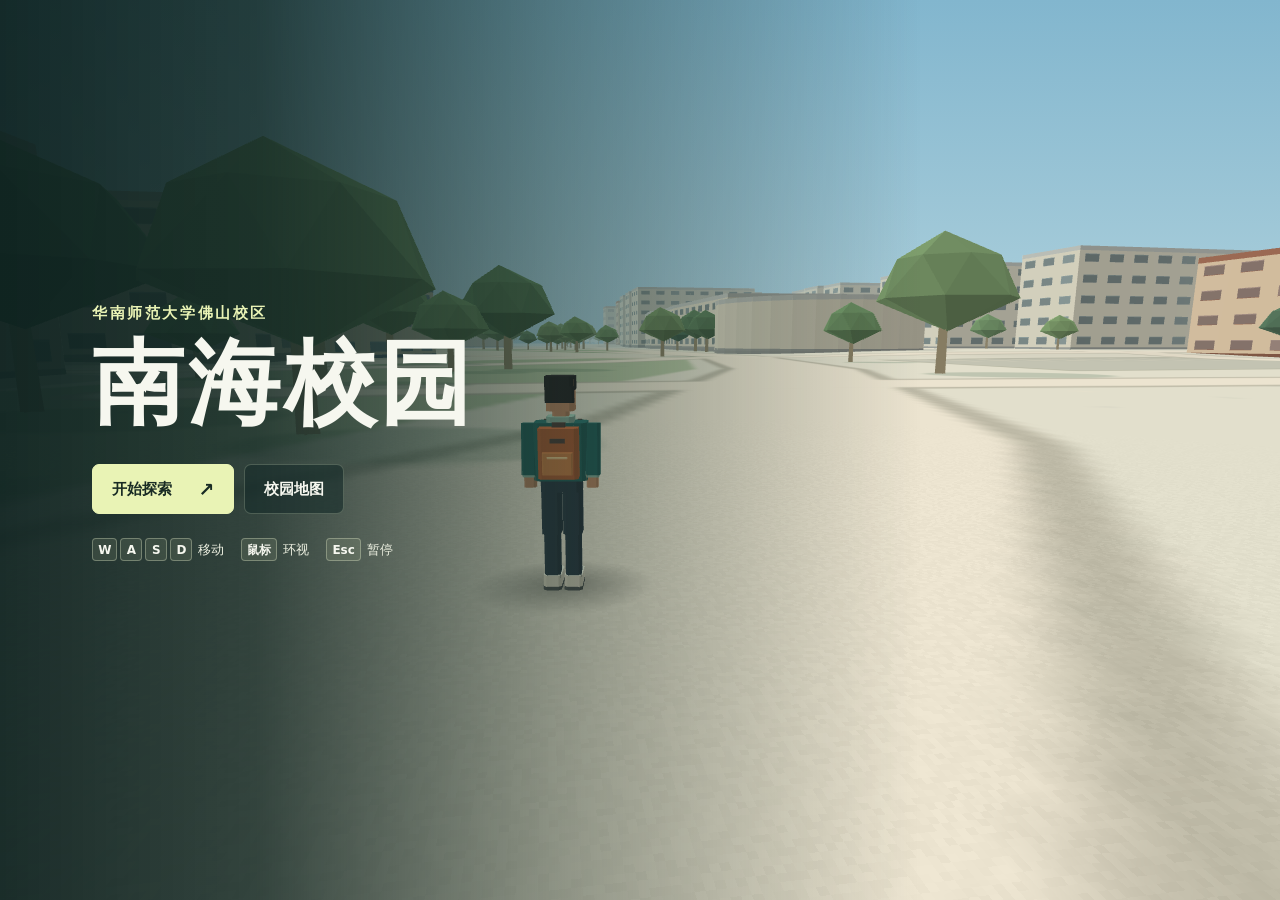
==== commit 066fd204: "Add third-person campus exploration and terrain elevation" ====
--- a/index.html
+++ b/index.html
@@ -3,8 +3,8 @@
 <head>
 <meta charset="utf-8">
 <meta name="viewport" content="width=device-width, initial-scale=1">
-<meta name="description" content="华南师范大学佛山校区南海校园的交互式三维沙盘。">
-<title>南海校园 · 三维地图</title>
+<meta name="description" content="以第三人称自由探索华南师范大学佛山校区南海校园。">
+<title>南海校园 · 自由探索</title>
 <style>
 :root {
   color-scheme: light;
@@ -29,6 +29,8 @@
 .identity p {margin:4px 0 0; color:var(--muted); font-size:13px; letter-spacing:.06em}
 .source-button {margin-left:auto; align-self:center; border:1px solid #dbe3d7; background:#f3f6ee; border-radius:8px; padding:8px 13px; font-size:14px; font-weight:650; color:var(--deep); white-space:nowrap}
 .source-button:hover {background:#e8efe1}
+.return-button {border:1px solid #294f41; border-radius:8px; padding:8px 13px; color:#fbfcf3; background:#294f41; font-size:14px; font-weight:650; white-space:nowrap}
+.return-button:hover {background:#386653}
 main {display:grid; grid-template-columns:274px minmax(0,1fr); flex:1; min-height:0}
 main.sidebar-collapsed {grid-template-columns:minmax(0,1fr)}
 .sidebar {display:flex; min-height:0; flex-direction:column; background:var(--paper); border-right:1px solid #cbd5c8; z-index:2}
@@ -101,7 +103,7 @@
   .brand-mark {width:36px;height:36px;font-size:20px}
   .identity h1 {font-size:17px}
   .identity p {font-size:11px}
-  .source-button {padding:6px 8px; font-size:12px}
+  .source-button,.return-button {padding:6px 8px; font-size:12px}
   main {grid-template-columns:minmax(0,1fr); grid-template-rows:minmax(0,1fr) clamp(140px,28dvh,245px)}
   main.sidebar-collapsed {grid-template-rows:minmax(0,1fr)}
   #map {grid-row:1}
@@ -125,9 +127,167 @@
   #map-hint {font-size:11px}
 }
 
+.explore-ui {display:none}
+body[data-mode="explore"] .header,
+body[data-mode="explore"] .sidebar,
+body[data-mode="explore"] #map > :not(.scene,.explore-ui) {display:none}
+body[data-mode="explore"] main {display:block}
+body[data-mode="explore"] #map {
+  height:100%;
+  background:linear-gradient(180deg,#82b6ce 0%,#a5cbd9 31%,#c9e0e3 76%,#c9e0e3 100%);
+}
+body[data-mode="explore"] .scene {cursor:default; outline:0}
+body[data-mode="explore"] .scene.drag-look {cursor:grab}
+body[data-mode="explore"] .scene.drag-look:active {cursor:grabbing}
+body[data-mode="explore"] .explore-ui {
+  position:absolute;
+  display:block;
+  inset:0;
+  pointer-events:none;
+  color:#f6f7ef;
+  --game-panel:#142a29ed;
+  --game-border:#f0f5d338;
+  --game-accent:#e9f3b5;
+}
+.explore-ui button {pointer-events:auto}
+.explore-ui button:focus-visible {outline-color:var(--game-accent)}
+.explore-menu {
+  position:absolute;
+  inset:0;
+  display:flex;
+  align-items:center;
+  padding:clamp(22px,7.2vw,112px);
+  background:linear-gradient(90deg,#0d211ff0 0%,#122723d9 20%,#142a2373 43%,#142a2300 72%);
+}
+.explore-intro {width:max-content; max-width:100%; padding-bottom:4vh}
+.explore-school {
+  margin:0;
+  color:var(--game-accent);
+  font-size:clamp(13px,1.18vw,17px);
+  font-weight:650;
+  letter-spacing:.17em;
+}
+.explore-intro h1 {
+  margin:12px 0 32px;
+  font-size:clamp(46px,7.2vw,104px);
+  letter-spacing:.04em;
+  font-weight:850;
+  line-height:1.06;
+}
+.explore-actions {display:flex; flex-wrap:wrap; gap:10px}
+.explore-actions button {
+  min-height:50px;
+  padding:0 19px;
+  border-radius:7px;
+  border:1px solid var(--game-border);
+  font-weight:750;
+  font-size:15px;
+  white-space:nowrap;
+}
+.explore-actions .explore-start {
+  display:flex;
+  align-items:center;
+  gap:26px;
+  background:var(--game-accent);
+  color:#192b24;
+  border-color:var(--game-accent);
+}
+.explore-start:hover {background:#f2f8d1}
+.explore-start span[aria-hidden] {font-size:19px}
+.explore-map {background:#142a2999; color:#f6f7ef}
+.explore-map:hover,.hud-pause:hover {background:#26453fee}
+.explore-controls {
+  margin:24px 0 0;
+  padding:0;
+  list-style:none;
+  display:flex;
+  flex-wrap:wrap;
+  gap:10px 17px;
+  color:#edf0e1;
+  font-size:13px;
+}
+.explore-controls li,.key-group,.hud-shortcuts span,.hud-pause {display:inline-flex; align-items:center; gap:6px}
+.key-group {gap:3px}
+.explore-ui kbd {
+  display:inline-grid;
+  place-items:center;
+  min-width:22px;
+  min-height:23px;
+  padding:1px 5px;
+  border:1px solid #f0f5d352;
+  border-radius:4px;
+  background:#e9f3b51a;
+  color:#f6f7ef;
+  font:600 12px/1 system-ui,sans-serif;
+}
+.explore-hud {position:absolute; inset:0}
+.explore-place,.hud-pause,.radar,.hud-shortcuts {
+  position:absolute;
+  border:1px solid var(--game-border);
+  background:var(--game-panel);
+  box-shadow:0 2px 16px #122a263b;
+}
+.explore-place {
+  top:22px;
+  left:24px;
+  display:grid;
+  gap:3px;
+  padding:10px 15px 11px;
+  border-radius:7px;
+  border-left:3px solid var(--game-accent);
+}
+.explore-place span {color:#c6d6bf; font-size:11px}
+.explore-place strong {font-size:17px; letter-spacing:.06em}
+.hud-pause {top:22px; right:24px; border-radius:7px; padding:7px 10px; font-size:13px}
+.radar {
+  bottom:24px;
+  left:24px;
+  width:144px;
+  aspect-ratio:1;
+  border:3px solid #233b34;
+  border-radius:17px;
+  overflow:hidden;
+}
+.radar canvas {display:block; width:100%; height:100%}
+.radar-north {
+  position:absolute;
+  inset:5px auto auto 50%;
+  transform:translateX(-50%);
+  padding:1px 5px 2px;
+  border-radius:4px;
+  background:#233b34;
+  color:#f3f6df;
+  font-size:11px;
+  font-weight:700;
+}
+.hud-shortcuts {bottom:24px; right:24px; display:grid; gap:5px; border-radius:7px; padding:6px 10px; font-size:12px}
+@media (max-width:600px) {
+  .explore-menu {
+    align-items:flex-end;
+    padding-bottom:clamp(20px,7vh,64px);
+    background:linear-gradient(0deg,#0d211ff5 0%,#122723de 27%,#142a2300 72%);
+  }
+  .explore-intro {padding-bottom:0}
+  .explore-intro h1 {margin-bottom:20px}
+  .explore-controls {margin-top:14px}
+  .explore-place,.radar {left:12px}
+  .hud-pause,.hud-shortcuts {right:12px}
+  .explore-place,.hud-pause {top:12px}
+  .radar,.hud-shortcuts {bottom:12px}
+  .radar {width:105px}
+}
+@media (max-height:400px) {
+  .explore-intro h1 {font-size:clamp(36px,14vh,58px); margin-bottom:15px}
+  .explore-intro {padding-bottom:0}
+  .explore-controls {margin-top:12px}
+}
+@media (max-width:380px) {
+  .header .brand-mark {display:none}
+}
+
 </style>
 </head>
-<body>
+<body data-mode="map">
   <header class="header">
     <span class="brand-mark" aria-hidden="true">华</span>
     <div class="identity">
@@ -135,6 +295,7 @@
       <p>佛山校区 · 南海校园</p>
     </div>
     <button class="source-button" type="button" id="open-sources">资料与比例</button>
+    <button class="return-button" type="button" id="return-to-explore" hidden>返回探索</button>
   </header>
   <main id="campus-layout">
     <aside class="sidebar" id="sidebar" aria-labelledby="list-title">
@@ -146,8 +307,40 @@
       <nav id="locations" aria-label="校园地标"></nav>
       <div class="side-footer">楼栋外观和高度为近似建模</div>
     </aside>
-    <section id="map" aria-label="南海校园三维沙盘">
-      <canvas class="scene" id="scene" aria-label="交互式校园模型">请用支持 Canvas 的浏览器打开。</canvas>
+    <section id="map" aria-label="南海校园三维场景">
+      <canvas class="scene" id="scene" tabindex="-1" aria-label="交互式校园模型">请用支持 Canvas 的浏览器打开。</canvas>
+      <div class="explore-ui">
+        <div class="explore-hud" id="explore-hud" hidden>
+          <div class="explore-place">
+            <span>当前位置</span>
+            <strong id="explore-location"></strong>
+          </div>
+          <button class="hud-pause" id="pause-explore" type="button"><kbd>Esc</kbd> 暂停</button>
+          <div class="radar">
+            <canvas id="explore-radar" width="272" height="272" aria-label="角色附近的校园地图"></canvas>
+            <span class="radar-north" aria-hidden="true">北</span>
+          </div>
+          <div class="hud-shortcuts">
+            <span id="drag-look-hint" hidden>按住左键环视</span>
+            <span><kbd>M</kbd> 校园地图</span>
+          </div>
+        </div>
+        <section class="explore-menu" id="explore-menu" aria-labelledby="explore-title">
+          <div class="explore-intro">
+            <p class="explore-school">华南师范大学佛山校区</p>
+            <h1 id="explore-title">南海校园</h1>
+            <div class="explore-actions">
+              <button class="explore-start" type="button" id="start-explore"><span>开始探索</span><span aria-hidden="true">↗</span></button>
+              <button class="explore-map" type="button" id="explore-map">校园地图</button>
+            </div>
+            <ul class="explore-controls" aria-label="操作方式">
+              <li><span class="key-group"><kbd>W</kbd><kbd>A</kbd><kbd>S</kbd><kbd>D</kbd></span>移动</li>
+              <li><kbd>鼠标</kbd>环视</li>
+              <li><kbd>Esc</kbd>暂停</li>
+            </ul>
+          </div>
+        </section>
+      </div>
       <div class="layer" id="labels"></div>
       <div class="view-bar">
         <button type="button" class="map-button sidebar-open" id="expand-sidebar" aria-controls="sidebar" aria-expanded="false" hidden>展开地标</button>
@@ -189,9 +382,10 @@
     <form method="dialog"><button class="close-button" aria-label="关闭资料面板">×</button></form>
     <h2>资料与比例</h2>
     <p>以你提供的高德平面图描绘校园边界和建筑轮廓，参考倾斜视图估算楼高，用同位置的卫星图校对跑道、屋顶、植被和水系。田径场西侧的新工科大楼采用卫星图轮廓。</p>
-    <p>比例尺、楼高、立面和树木位置均为近似值，适合查看校园布局。</p>
+    <p>台阶、平台与道路的高差根据平面图和公开照片估算。比例尺、楼高、立面和树木位置也为近似值。</p>
     <ul>
       <li><a href="https://statics.scnu.edu.cn/pics/psy/2017/0615/1497490556137490.pdf" target="_blank" rel="noopener noreferrer">华南师范大学南海校区平面图</a></li>
+      <li><a href="https://statics.scnu.edu.cn/pics/cce/2020/0716/1594869714219806.pdf" target="_blank" rel="noopener noreferrer">华南师范大学开放学院招生简章 · 校园风景</a></li>
       <li><a href="https://lib.scnu.edu.cn/services/xinshengkongjian/guanshedaohang/2018/0109/88.html" target="_blank" rel="noopener noreferrer">南海校区图书馆馆舍导航</a></li>
       <li><a href="https://news.scnu.edu.cn/72690/1" target="_blank" rel="noopener noreferrer">华师新闻网 · 新工科大楼参访</a></li>
       <li><a href="https://www.gdhzec.com/mobile/info_2507001.php?flv1id=85&amp;flv2id=84&amp;flv3id=94&amp;id=1438&amp;lvz=3" target="_blank" rel="noopener noreferrer">工科大楼建设项目资料</a></li>
@@ -248,7 +442,7 @@
   [8,[[1291,660],[1292,800],[1301,842],[1305,872],[1298,893],[1317,924],[1294,960],[1283,995]]],
   [12,[[1005,999],[1112,998],[1206,1001],[1252,1011],[1310,1004],[1321,1020],[1313,1047],[1288,1062],[1252,1062],[1221,1055],[1209,1046],[1202,1006]]],
   [10,[[1268,897],[1277,918],[1300,932],[1330,936],[1349,908]]],
-  [12,[[1200,1071],[1220,1059],[1262,1062],[1303,1060],[1328,1076],[1374,1136],[1440,1198],[1506,1269],[1540,1306]]],
+  [12,[[1200,1071],[1220,1059],[1262,1062],[1303,1060],[1328,1076],[1374,1136],[1368,1153]]],
   [10,[[1274,1220],[1282,1165],[1300,1120],[1330,1080],[1362,1064],[1398,1060],[1453,1073]]],
   [11,[[1489,955],[1539,951],[1628,955],[1728,944],[1827,918],[1888,902]]],
   [9,[[1411,808],[1476,804],[1498,817],[1517,836],[1546,851]]]
@@ -270,14 +464,16 @@
   north:{name:'北门',category:'校园出入口',color:'#66816a',anchor:[1550,264,0],desc:'从桃园东路进入校园，向南可到田径场与学生公寓区。'},
   dorm:{name:'学生公寓区',category:'生活区',color:'#ab7158',anchor:[1750,391,19],height:'约 15–22 米',desc:'校园东北部。按地图分别描出带内院的公寓楼群。'},
   dining:{name:'熹园食堂',category:'生活区',color:'#ab7158',anchor:[1614,733,12],height:'约 12 米',desc:'教学区与学生公寓区之间，南端的圆形轮廓按地图描绘。'},
-  academic:{name:'教学楼群',category:'教学科研',color:'#668c9e',anchor:[1291,665,19],height:'约 12–20 米',desc:'教学楼围绕中央庭院展开，保留 U 形主楼、两翼和中轴步道。'},
-  library:{name:'图书馆',category:'教学科研',color:'#668c9e',anchor:[1099,840,20],height:'约 20 米',desc:'教学楼群西南侧，校方馆舍资料列出地上五层。圆角翼楼和分段屋顶参考三张截图。'},
+  academic:{name:'教学楼群',category:'教学科研',color:'#668c9e',anchor:[1291,665,19],height:'约 12–20 米',desc:'教学楼围绕中央庭院展开。中轴台阶与侧边坡道都能通往上层广场。'},
+  library:{name:'图书馆',category:'教学科研',color:'#668c9e',anchor:[1099,840,20],height:'约 20 米',desc:'教学楼群西南侧，校方馆舍资料列出地上五层。可沿东侧台阶走上室外平台。'},
   info:{name:'信息中心',category:'教学科研',color:'#668c9e',anchor:[1448,813,15],height:'约 15 米',desc:'位于教学楼群东南侧，沿两侧翼楼向东连接圆角端部。'},
   business:{name:'国际商学院',category:'教学科研',color:'#ab7158',anchor:[1108,1055,17],height:'约 14–18 米',desc:'校园西南侧。模型保留平行楼翼、内院与南翼中部的凸出体量。'},
   rennes:{name:'雷恩数智商学院',category:'教学科研',color:'#ab7158',anchor:[1194,1210,13],height:'约 13 米',desc:'国际商学院南侧，靠近西南林地与通向东南门的步道。'},
-  southeast:{name:'东南门',category:'校园出入口',color:'#66816a',anchor:[1518,1286,2],desc:'东南方向的入口。跨水通道连接校园步道与校外道路。'}
+  southeast:{name:'东南门',category:'校园出入口',color:'#66816a',anchor:[1518,1286,0],desc:'东南方向的入口。跨水通道连接校园步道与校外道路。'}
 };
 
+const southeastBridge = [[1371,1148],[1554,1311],[1547,1320],[1365,1157]];
+const libraryTerrace = [[1038,782],[1091,779],[1094,803],[1159,803],[1179,811],[1185,830],[1175,850],[1175,891],[1104,898],[1087,910],[1061,908],[1044,896],[1037,875],[1049,852],[1049,839],[1023,839],[1025,801]];
 const buildingGroups = {
   engineering:[
     [35,[[977,238],[1113,236],[1116,342],[1077,342],[1076,279],[1020,279],[1020,341],[978,341]],'modern'],
@@ -301,8 +497,7 @@
   ],
   library:[
     [19,[[1031,788],[1091,785],[1093,807],[1157,807],[1172,815],[1176,834],[1167,847],[1168,887],[1101,893],[1086,900],[1065,898],[1050,888],[1047,876],[1051,861],[1059,853],[1059,833],[1029,833]],'blue'],
-    [14,[[1107,811],[1157,811],[1172,818],[1175,833],[1167,847],[1168,885],[1113,886]],'neutral'],
-    [2.2,[[1038,782],[1091,779],[1094,803],[1159,803],[1179,811],[1185,830],[1175,850],[1175,891],[1104,898],[1087,910],[1061,908],[1044,896],[1037,875],[1049,852],[1049,839],[1023,839],[1025,801]],'base']
+    [14,[[1107,811],[1157,811],[1172,818],[1175,833],[1167,847],[1168,885],[1113,886]],'neutral']
   ],
   info:[
     [15,[[1372,763],[1442,763],[1460,773],[1475,790],[1481,808],[1479,831],[1468,845],[1455,851],[1428,851],[1428,832],[1444,831],[1449,819],[1448,808],[1436,801],[1418,800],[1418,821],[1402,822],[1401,858],[1465,858],[1465,882],[1372,882],[1372,856],[1379,855],[1379,820],[1370,813],[1370,797],[1400,797],[1415,786],[1415,764]],'neutral'],
@@ -329,9 +524,6 @@
   ],
   rennes:[
     [13,[[1178,1212],[1186,1212],[1188,1164],[1197,1164],[1198,1204],[1230,1205],[1230,1257],[1207,1257],[1207,1276],[1180,1275]],'neutral']
-  ],
-  southeast:[
-    [2,[[1371,1148],[1554,1311],[1547,1320],[1365,1157]],'base']
   ]
 };
 
@@ -434,19 +626,26 @@
   return inside;
 }
 
-function nearPath(x,z,path,width) {
+function pathDistanceSquared(x,z,path) {
+  let closest=Infinity;
   for (let i=1;i<path.length;i++) {
     const [a,b] = path[i-1], [c,d] = path[i];
     const dx=c-a, dz=d-b;
-    const t=Math.max(0,Math.min(1,((x-a)*dx+(z-b)*dz)/(dx*dx+dz*dz)));
-    if ((x-a-t*dx)**2+(z-b-t*dz)**2 < width**2) return true;
-  }
-  return false;
+    const length=dx*dx+dz*dz;
+    const t=length?Math.max(0,Math.min(1,((x-a)*dx+(z-b)*dz)/length)):0;
+    closest=Math.min(closest,(x-a-t*dx)**2+(z-b-t*dz)**2);
+  }
+  return closest;
+}
+
+function nearPath(x,z,path,width) {
+  return pathDistanceSquared(x,z,path)<width**2;
 }
 
 const buildingFootprints = Object.values(buildingGroups).flatMap(group => group.map(([,p])=>p));
 function siteForTree(x,z) {
   return !water.some(p=>within(x,z,p)) && !buildingFootprints.some(p=>within(x,z,p)) &&
+    !outdoorSurfaces.some(surface=>within(x,z,surface.points)) &&
     !within(x,z,trackBoundary) && !within(x,z,plaza) && !within(x,z,parking) &&
     !courts.some(p=>within(x,z,p)) &&
     !campusRoads.some(([w,path])=>nearPath(x,z,path,w/2+5)) &&
@@ -551,7 +750,6 @@
   for(const [w,p] of campusRoads) trace(ctx,p,'#bcb8a5',w+3.4);
   for(const [w,p] of campusRoads) trace(ctx,p,'#ece4d0',w);
   paint(ctx,plaza,'#dfd8c5','#c7bea6',2);
-  for(let z=680;z<900;z+=9) trace(ctx,[[1286,z],[1315,z]],'#c8c0ac',.7);
   paint(ctx,parking,'#c3c3b2','#b2b29d',1.4);
   for(let x=1595;x<1665;x+=8) trace(ctx,[[x,874],[x,886]],'#e7dfc8',.85);
   drawTrack(ctx);
@@ -584,6 +782,151 @@
   ctx.drawImage(shade,0,0);
   ctx.restore();
   return canvas;
+}
+
+
+// Heights are approximate metres relative to the surrounding road and water level.
+const groundLevel=-.35;
+const academicLevel=1.82;
+const libraryLevel=1.83;
+const terrainGrades=[
+  {area:[974,230,158,316],rise:.75,feather:65},
+  {area:[1169,214,196,294],rise:1.55,feather:53},
+  {area:[1228,606,195,255],rise:.55,feather:46},
+  {area:[1005,757,188,153],rise:.38,feather:31},
+  {area:[1570,278,505,153],rise:1.04,feather:65},
+  {area:[1625,510,207,318],rise:.72,feather:56},
+  {area:[1860,551,69,179],rise:2.65,feather:66},
+  {area:[960,1296,160,144],rise:4.25,feather:78}
+];
+
+function groundGrid() {
+  const columns=Math.ceil(extent.width/10), rows=Math.ceil(extent.depth/10);
+  const stride=columns+1;
+  const dx=extent.width/columns, dz=extent.depth/rows;
+  const heights=new Float32Array(stride*(rows+1));
+  const shores=water.map(points=>{
+    const xs=points.map(([x])=>x), zs=points.map(([,z])=>z);
+    return {points,outline:[...points,points[0]],left:Math.min(...xs)-32,right:Math.max(...xs)+32,
+      top:Math.min(...zs)-32,bottom:Math.max(...zs)+32};
+  });
+  const smooth=t=>t*t*(3-2*t);
+  for(let row=0;row<=rows;row++) {
+    const z=extent.top+row*dz;
+    for(let column=0;column<=columns;column++) {
+      const x=extent.left+column*dx;
+      let rise=0;
+      for(const {area:[left,top,width,depth],rise:level,feather} of terrainGrades) {
+        const offX=Math.max(left-x,0,x-left-width), offZ=Math.max(top-z,0,z-top-depth);
+        const blend=1-Math.min(1,Math.hypot(offX,offZ)/feather);
+        rise=Math.max(rise,level*smooth(blend));
+      }
+      if(rise>0) {
+        for(const shore of shores) {
+          if(x<shore.left || x>shore.right || z<shore.top || z>shore.bottom) continue;
+          const distance=within(x,z,shore.points)?0:pathDistanceSquared(x,z,shore.outline);
+          rise*=smooth(Math.min(1,Math.sqrt(distance)/32));
+        }
+      }
+      heights[row*stride+column]=groundLevel+rise;
+    }
+  }
+  return {columns,rows,stride,dx,dz,heights};
+}
+
+const ground=groundGrid();
+
+function groundHeightAt(x,z) {
+  const {columns,rows,stride,dx,dz,heights}=ground;
+  const u=(x-extent.left)/dx, v=(z-extent.top)/dz;
+  if(u<0 || u>columns || v<0 || v>rows) return groundLevel;
+  const column=Math.min(Math.floor(u),columns-1), row=Math.min(Math.floor(v),rows-1);
+  const a=u-column, b=v-row, i=row*stride+column;
+  const nw=heights[i], se=heights[i+stride+1];
+  // Match the two triangles and their shared diagonal in the textured ground mesh.
+  return a>=b
+    ? nw*(1-a)+heights[i+1]*(a-b)+se*b
+    : nw*(1-b)+heights[i+stride]*(b-a)+se*a;
+}
+
+function outdoorSurface(points,height,material,base) {
+  const xs=points.map(([x])=>x), zs=points.map(([,z])=>z);
+  return {points,height,material,base,left:Math.min(...xs),right:Math.max(...xs),
+    top:Math.min(...zs),bottom:Math.max(...zs)};
+}
+
+const terrace=(points,height,material='stone')=>outdoorSurface(points,()=>height,material);
+const mixBank=(from,to,t)=>from.map(([x,z],i)=>[x+(to[i][0]-x)*t,z+(to[i][1]-z)*t]);
+
+function ramp(from,to,low,high,material='ramp') {
+  const [a,b]=from, [d,c]=to;
+  const points=[a,b,c,d];
+  if(low===high) return terrace(points,low,material);
+  const side=([ax,az],[bx,bz],[x,z])=>(bx-ax)*(z-az)-(bz-az)*(x-ax);
+  const diagonalSide=side(a,c,b);
+  const fromSide=side(a,b,c), toSide=side(d,c,a);
+  return outdoorSurface(points,(x,z)=>{
+    const point=[x,z];
+    const progress=side(a,c,point)*diagonalSide>=0
+      ? side(a,b,point)/fromSide
+      : 1-side(d,c,point)/toSide;
+    return low+(high-low)*progress;
+  },material);
+}
+
+function stairs(from,to,low,high,count) {
+  return Array.from({length:count},(_,i)=>{
+    const front=mixBank(from,to,i/count), back=mixBank(from,to,(i+1)/count);
+    return terrace([...front,back[1],back[0]],low+(high-low)*(i+1)/count,'step');
+  });
+}
+
+const [bridgeStart,bridgeEnd,bridgeEndRight,bridgeStartRight]=southeastBridge;
+const nearBank=[bridgeStart,bridgeStartRight], farBank=[bridgeEnd,bridgeEndRight];
+const deckStart=mixBank(nearBank,farBank,.17), deckEnd=mixBank(nearBank,farBank,.83);
+const bridgeSurfaces=[
+  ramp(nearBank,deckStart,groundLevel,1.12,'bridge'),
+  ramp(deckStart,deckEnd,1.12,1.12,'bridge'),
+  ramp(deckEnd,farBank,1.12,groundLevel,'bridge')
+];
+const bridgeParapets=bridgeSurfaces.flatMap(({points:[a,b,c,d],height})=>{
+  const roof=(x,z)=>height(x,z)+.90;
+  const [inA,inD]=mixBank([a,d],[b,c],.045);
+  const [inB,inC]=mixBank([b,c],[a,d],.045);
+  return [outdoorSurface([a,inA,inD,d],roof,'parapet',height),
+    outdoorSurface([inB,b,c,inC],roof,'parapet',height)];
+});
+const outdoorSurfaces=[
+  terrace(rect(1262,649,65,119),academicLevel),
+  ...stairs([[1262,776],[1320,776]],[[1262,768],[1320,768]],.20,academicLevel,9),
+  ramp([[1320,806],[1327,806]],[[1320,768],[1327,768]],.20,academicLevel),
+  terrace(libraryTerrace,libraryLevel),
+  ...stairs([[1186,854],[1186,880]],[[1175,854],[1175,880]],.03,libraryLevel,10),
+  ...bridgeSurfaces
+];
+
+function surfaceHeightAt(x,z) {
+  let elevation=groundHeightAt(x,z);
+  for(const surface of outdoorSurfaces) {
+    if(x<surface.left || x>surface.right || z<surface.top || z>surface.bottom) continue;
+    if(within(x,z,surface.points)) elevation=Math.max(elevation,surface.height(x,z));
+  }
+  return elevation;
+}
+
+function buildingBase(id,points,index) {
+  if(id==='academic' && index<4) return academicLevel;
+  if(id==='library') return libraryLevel;
+  const x=points.reduce((sum,p)=>sum+p[0],0)/points.length;
+  const z=points.reduce((sum,p)=>sum+p[1],0)/points.length;
+  return groundHeightAt(x,z);
+}
+
+function placeAnchor(id) {
+  const [x,z,height=0]=zones[id].anchor;
+  const building=buildingGroups[id]?.[0];
+  const base=building && height?buildingBase(id,building[1],0):surfaceHeightAt(x,z);
+  return toWorld([x,z,base+height]);
 }
 
 
@@ -648,22 +991,24 @@
   }
 }
 
-function addBuilding(mesh,height,points,style) {
+function addBuilding(mesh,height,points,style,base) {
   const [roof,wall,glass]=colors[style].map(rgb);
   const trim=tint(roof,.96);
   const winding=area(points)>0?1:-1;
-  mesh.flat(points,height,roof);
+  mesh.flat(points,base+height,roof);
   points.forEach(([ax,az],i)=>{
     const [bx,bz]=points[(i+1)%points.length];
     const dx=bx-ax, dz=bz-az, length=Math.hypot(dx,dz);
     if(length<.001) return;
     const nx=winding*dz/length, nz=-winding*dx/length;
     const light=.87+.17*(-.68*nx-.73*nz);
-    const point=(u,v,push=0)=>toWorld([ax+dx*u+nx*push,az+dz*u+nz*push,v]);
+    const point=(u,v,push=0)=>toWorld([ax+dx*u+nx*push,az+dz*u+nz*push,base+v]);
     const band=(u0,u1,v0,v1,push,color)=>{
       mesh.quad(point(u0,v0,push),point(u1,v0,push),point(u1,v1,push),point(u0,v1,push),color);
     };
+    band(0,1,groundLevel-base-.05,0,0,tint(trim,light*.79));
     band(0,1,0,height,0,tint(wall,light));
+    band(0,1,0,.38,.04,tint(trim,light*.82));
     band(0,1,height-Math.min(.8,height*.17),height,.07,tint(trim,light));
     if(height<6 || length<13) return;
     const floors=Math.max(1,Math.round(height/(style==='modern'?4.1:3.7)));
@@ -678,7 +1023,10 @@
       const top=bottom+spacing*(style==='modern'?.44:.38);
       for(let k=0;k<bays;k++) {
         const gap=style==='modern'?.1:.22;
-        band((k+gap)/bays,(k+1-gap)/bays,bottom,top,.12,tint(glass,light*(.95+(k%5===0?.12:0))));
+        const start=(k+gap)/bays, end=(k+1-gap)/bays;
+        band(start,end,bottom,top,.12,tint(glass,light*(.95+(k%5===0?.12:0))));
+        band(start,end,top-.12,top,.15,tint(glass,light*1.16));
+        band(start,end,bottom-.055,bottom,.16,tint(trim,light*.94));
       }
     }
   });
@@ -686,9 +1034,10 @@
 
 function addGymRoof(mesh) {
   const rows=[];
+  const roofBase=12+buildingBase('gym',buildingGroups.gym[0][1],0);
   for (let i=0;i<=10;i++) {
     const t=i/10;
-    const h=12+3.2*Math.sin(t*Math.PI);
+    const h=roofBase+3.2*Math.sin(t*Math.PI);
     rows.push([toWorld([1397+89*t,332-t,h]),toWorld([1399+92*t,458-4*t,h])]);
   }
   const color=rgb('#aebbc1');
@@ -696,17 +1045,17 @@
   for (let i=1;i<rows.length;i++) {
     const [a,b]=rows[i-1], [c,d]=rows[i];
     mesh.quad(a,c,d,b,tint(color,.87+.14*Math.sin(i*.25)));
-    mesh.triangle(a,c,[c[0],12,c[2]],edge);
-    mesh.triangle(a,[c[0],12,c[2]],[a[0],12,a[2]],edge);
-    mesh.triangle(b,d,[d[0],12,d[2]],edge);
-    mesh.triangle(b,[d[0],12,d[2]],[b[0],12,b[2]],edge);
+    mesh.triangle(a,c,[c[0],roofBase,c[2]],edge);
+    mesh.triangle(a,[c[0],roofBase,c[2]],[a[0],roofBase,a[2]],edge);
+    mesh.triangle(b,d,[d[0],roofBase,d[2]],edge);
+    mesh.triangle(b,[d[0],roofBase,d[2]],[b[0],roofBase,b[2]],edge);
   }
 }
 
 function addTree(mesh,{x,z,size,yaw,color}) {
   const leaf=rgb(color);
   const trunk=rgb('#867c62');
-  const base=toWorld([x,z,0]);
+  const base=toWorld([x,z,surfaceHeightAt(x,z)]);
   const point=(x,y,z)=>[base[0]+x*size,base[1]+y*size,base[2]+z*size];
   mesh.quad(point(-.065,0,0),point(.065,0,0),point(.052,.72,0),point(-.052,.72,0),trunk);
   mesh.quad(point(0,0,-.065),point(0,0,.065),point(0,.72,.052),point(0,.72,-.052),trunk);
@@ -725,14 +1074,71 @@
   }
 }
 
+const surfaceColors={
+  stone:['#dad3bf','#a29a84'],
+  step:['#d8ceba','#a59c87'],
+  ramp:['#c8c4b2','#a09b88'],
+  bridge:['#d6d1bf','#aaa594'],
+  parapet:['#d9d9ca','#a8a99a']
+};
+
+function addOutdoorSurface(mesh,{points,height,material,base=()=>groundLevel-.06}) {
+  const [top,wall]=surfaceColors[material].map(rgb);
+  const corners=points.map(([x,z])=>toWorld([x,z,height(x,z)]));
+  const bottom=points.map(([x,z])=>toWorld([x,z,base(x,z)]));
+  if(points.length===4) mesh.quad(...corners,top);
+  else for(const [a,b,c] of triangulate(points)) mesh.triangle(corners[a],corners[b],corners[c],top);
+  for(let i=0;i<corners.length;i++) {
+    const next=(i+1)%corners.length;
+    const a=corners[i], b=corners[next];
+    const lighting=Math.abs(b[0]-a[0])>=Math.abs(b[2]-a[2])?.95:.86;
+    mesh.quad(a,b,bottom[next],bottom[i],tint(wall,lighting));
+  }
+  if(material==='step') {
+    const [left,right,backRight,backLeft]=corners;
+    const strip=(a,b)=>[a[0]+(b[0]-a[0])*.16,a[1]+.006,a[2]+(b[2]-a[2])*.16];
+    mesh.quad(strip(left,left),strip(right,right),strip(right,backRight),strip(left,backLeft),tint(top,1.055));
+  }
+}
+
 function sceneMesh(trees) {
   const mesh=new Mesh();
-  for(const buildings of Object.values(buildingGroups)) {
-    for(const [height,points,style='modern'] of buildings) addBuilding(mesh,height,points,style);
-  }
+  for(const [id,buildings] of Object.entries(buildingGroups)) {
+    buildings.forEach(([height,points,style='modern'],i)=>
+      addBuilding(mesh,height,points,style,buildingBase(id,points,i)));
+  }
+  for(const surface of outdoorSurfaces) addOutdoorSurface(mesh,surface);
+  for(const wall of bridgeParapets) addOutdoorSurface(mesh,wall);
   addGymRoof(mesh);
   for(const tree of trees) addTree(mesh,tree);
   return mesh;
+}
+
+function terrainVertices() {
+  const {columns,rows,stride,dx,dz,heights}=ground;
+  const points=new Float32Array(heights.length*6);
+  for(let row=0;row<=rows;row++) {
+    for(let column=0;column<=columns;column++) {
+      const i=row*stride+column;
+      const position=toWorld([extent.left+column*dx,extent.top+row*dz,heights[i]]);
+      const left=heights[i-(column>0?1:0)], right=heights[i+(column<columns?1:0)];
+      const north=heights[i-(row>0?stride:0)], south=heights[i+(row<rows?stride:0)];
+      const shade=1+Math.max(-.17,Math.min(.12,(right-left+south-north)*.15));
+      points.set([...position,column/columns,row/rows,shade],i*6);
+    }
+  }
+  const vertices=new Float32Array(columns*rows*36);
+  let offset=0;
+  for(let row=0;row<rows;row++) {
+    for(let column=0;column<columns;column++) {
+      const nw=row*stride+column, sw=nw+stride;
+      for(const id of [nw,nw+1,sw+1,nw,sw+1,sw]) {
+        vertices.set(points.subarray(id*6,id*6+6),offset);
+        offset+=6;
+      }
+    }
+  }
+  return vertices;
 }
 
 function viewAxes(yaw,tilt) {
@@ -752,22 +1158,63 @@
   ]);
 }
 
+function perspectiveView({yaw,tilt,eye},aspect) {
+  const {right,up,back}=viewAxes(yaw,tilt);
+  const scale=1/Math.tan(34*Math.PI/180);
+  const near=.06, far=1200;
+  const depth=(far+near)/(near-far), offset=2*far*near/(near-far);
+  return new Float32Array([
+    right[0]*scale/aspect, up[0]*scale, back[0]*depth, -back[0],
+    right[1]*scale/aspect, up[1]*scale, back[1]*depth, -back[1],
+    right[2]*scale/aspect, up[2]*scale, back[2]*depth, -back[2],
+    -dot(right,eye)*scale/aspect, -dot(up,eye)*scale, -dot(back,eye)*depth+offset, dot(back,eye)
+  ]);
+}
+
 function renderer(canvas,terrain,mesh) {
-  const gl=canvas.getContext('webgl',{alpha:false,antialias:true});
+  const gl=canvas.getContext('webgl',{alpha:true,antialias:true});
   if(!gl) return null;
   const vertex=`
     attribute vec3 aPosition;
     attribute vec3 aData;
     uniform mat4 uView;
     varying vec3 vData;
-    void main() { gl_Position = uView * vec4(aPosition, 1.0); vData = aData; }
+    varying vec3 vPosition;
+    void main() {
+      gl_Position = uView * vec4(aPosition, 1.0);
+      vData = aData;
+      vPosition = aPosition;
+    }
   `;
   const fragment=`
+    #ifdef GL_FRAGMENT_PRECISION_HIGH
+    precision highp float;
+    #else
     precision mediump float;
+    #endif
     varying vec3 vData;
+    varying vec3 vPosition;
     uniform sampler2D uMap;
-    uniform bool uTerrain;
-    void main() { gl_FragColor = uTerrain ? texture2D(uMap, vData.xy) : vec4(vData, 1.0); }
+    uniform bool uExplore;
+    uniform int uSurface;
+    uniform vec3 uEye;
+    void main() {
+      if (uSurface == 2) {
+        gl_FragColor = vec4(0.0, 0.0, 0.0, vData.r);
+        return;
+      }
+      vec3 color = uSurface == 1 ? texture2D(uMap, vData.xy).rgb * vData.z : vData;
+      if (uExplore) {
+        float distanceFromEye = length((vPosition - uEye) * 0.001) * 1000.0;
+        if (uSurface == 1) {
+          vec2 tile = mod(floor(vPosition.xz * 24.0), 121.0);
+          float grain = fract(sin(dot(tile, vec2(11.7, 53.3))) * 49.1) - 0.5;
+          color += grain * 0.027 * (1.0 - smoothstep(7.0, 22.0, distanceFromEye));
+        }
+        color = mix(color, vec3(0.79, 0.88, 0.89), smoothstep(100.0, 520.0, distanceFromEye));
+      }
+      gl_FragColor = vec4(color, 1.0);
+    }
   `;
   function shader(type,code) {
     const shader=gl.createShader(type);
@@ -785,24 +1232,25 @@
   const position=gl.getAttribLocation(program,'aPosition');
   const data=gl.getAttribLocation(program,'aData');
   const uView=gl.getUniformLocation(program,'uView');
-  const uTerrain=gl.getUniformLocation(program,'uTerrain');
+  const uExplore=gl.getUniformLocation(program,'uExplore');
+  const uSurface=gl.getUniformLocation(program,'uSurface');
+  const uEye=gl.getUniformLocation(program,'uEye');
   gl.enableVertexAttribArray(position);
   gl.enableVertexAttribArray(data);
   gl.enable(gl.DEPTH_TEST);
   gl.depthFunc(gl.LEQUAL);
-  gl.clearColor(.838,.866,.780,1);
-  const [tl,tr,br,bl]=rect(extent.left,extent.top,extent.width,extent.depth).map(p=>toWorld([...p,-.35]));
-  const base=[
-    ...tl,0,0,0,...tr,1,0,0,...br,1,1,0,
-    ...tl,0,0,0,...br,1,1,0,...bl,0,1,0
-  ];
   function buffer(values) {
     const id=gl.createBuffer();
     gl.bindBuffer(gl.ARRAY_BUFFER,id);
-    gl.bufferData(gl.ARRAY_BUFFER,new Float32Array(values),gl.STATIC_DRAW);
+    gl.bufferData(gl.ARRAY_BUFFER,values instanceof Float32Array?values:new Float32Array(values),gl.STATIC_DRAW);
     return {id,count:values.length/6};
   }
-  const ground=buffer(base), structures=buffer(mesh.vertices);
+  const horizon=new Mesh();
+  const horizonLevel=groundLevel-.13;
+  horizon.quad([-1800,horizonLevel,-1800],[1800,horizonLevel,-1800],
+    [1800,horizonLevel,1800],[-1800,horizonLevel,1800],rgb('#bdc7aa'));
+  const terrainMesh=buffer(terrainVertices()), structures=buffer(mesh.vertices), distantGround=buffer(horizon.vertices);
+  const movingMesh={id:gl.createBuffer(),count:0};
   const texture=gl.createTexture();
   gl.bindTexture(gl.TEXTURE_2D,texture);
   gl.texImage2D(gl.TEXTURE_2D,0,gl.RGBA,gl.RGBA,gl.UNSIGNED_BYTE,terrain);
@@ -812,20 +1260,465 @@
   const anisotropy=gl.getExtension('EXT_texture_filter_anisotropic');
   if(anisotropy) gl.texParameterf(gl.TEXTURE_2D,anisotropy.TEXTURE_MAX_ANISOTROPY_EXT,
     Math.min(8,gl.getParameter(anisotropy.MAX_TEXTURE_MAX_ANISOTROPY_EXT)));
-  function draw({id,count},isGround) {
+  function draw({id,count},surface=0) {
     gl.bindBuffer(gl.ARRAY_BUFFER,id);
     gl.vertexAttribPointer(position,3,gl.FLOAT,false,24,0);
     gl.vertexAttribPointer(data,3,gl.FLOAT,false,24,12);
-    gl.uniform1i(uTerrain,isGround);
+    gl.uniform1i(uSurface,surface);
     gl.drawArrays(gl.TRIANGLES,0,count);
   }
-  return matrix=>{
+  function drawMoving(vertices,surface) {
+    gl.bindBuffer(gl.ARRAY_BUFFER,movingMesh.id);
+    gl.bufferData(gl.ARRAY_BUFFER,new Float32Array(vertices),gl.DYNAMIC_DRAW);
+    movingMesh.count=vertices.length/6;
+    draw(movingMesh,surface);
+  }
+  return (matrix,explorer)=>{
     gl.viewport(0,0,canvas.width,canvas.height);
+    if(explorer) gl.clearColor(0,0,0,0);
+    else gl.clearColor(.838,.866,.780,1);
     gl.clear(gl.COLOR_BUFFER_BIT|gl.DEPTH_BUFFER_BIT);
     gl.uniformMatrix4fv(uView,false,matrix);
-    draw(ground,1);
-    draw(structures,0);
+    gl.uniform1i(uExplore,Boolean(explorer));
+    if(explorer) {
+      gl.uniform3fv(uEye,explorer.eye);
+      draw(distantGround);
+    }
+    draw(terrainMesh,1);
+    draw(structures);
+    if(explorer) {
+      gl.enable(gl.BLEND);
+      gl.blendFuncSeparate(gl.SRC_ALPHA,gl.ONE_MINUS_SRC_ALPHA,gl.ONE,gl.ONE_MINUS_SRC_ALPHA);
+      gl.depthMask(false);
+      drawMoving(explorer.shadow,2);
+      gl.depthMask(true);
+      gl.disable(gl.BLEND);
+      if(explorer.avatar) drawMoving(explorer.avatar,0);
+    }
   };
+}
+
+
+const explorerRadius = .36;
+const explorerSpeed = 9;
+const clamp = (value,min,max) => Math.max(min,Math.min(max,value));
+
+function footprint(points,height=0) {
+  const polygon=points.map(point=>{
+    const [x,,z]=toWorld(point);
+    return [x,z];
+  });
+  const xs=polygon.map(([x])=>x), zs=polygon.map(([,z])=>z);
+  return {polygon,height,minX:Math.min(...xs),maxX:Math.max(...xs),
+    minZ:Math.min(...zs),maxZ:Math.max(...zs)};
+}
+
+function overlapsFootprint(x,z,radius,shape) {
+  const {polygon,minX,maxX,minZ,maxZ}=shape;
+  if(x<minX-radius || x>maxX+radius || z<minZ-radius || z>maxZ+radius) return false;
+  if(within(x,z,polygon)) return true;
+  const limit=radius**2;
+  for(let i=0,j=polygon.length-1;i<polygon.length;j=i++) {
+    const [a,b]=polygon[j], [c,d]=polygon[i];
+    const dx=c-a, dz=d-b, length=dx*dx+dz*dz;
+    const t=length?clamp(((x-a)*dx+(z-b)*dz)/length,0,1):0;
+    if((x-a-t*dx)**2+(z-b-t*dz)**2<limit) return true;
+  }
+  return false;
+}
+
+function explorationWorld(trees) {
+  const solidWalls=Object.entries(buildingGroups).flatMap(([id,group])=>
+    group.map(([height,points],i)=>footprint(points,buildingBase(id,points,i)+height)));
+  for(const {points,height} of bridgeParapets) {
+    solidWalls.push(footprint(points,Math.max(...points.map(([x,z])=>height(x,z)))));
+  }
+  const ponds=water.map(points=>footprint(points));
+  const bounds=footprint(rect(extent.left,extent.top,extent.width,extent.depth));
+  const treeTrunks=trees.map(({x,z,size})=>{
+    const [worldX,,worldZ]=toWorld([x,z]);
+    return {x:worldX,z:worldZ,radius:size*.065};
+  });
+  const bridges=[...campusRoads,...surroundingRoads];
+
+  function surfaceElevation(x,z) {
+    return surfaceHeightAt(...toMap([x,0,z]));
+  }
+
+  function canStand(x,z) {
+    if(x<bounds.minX+explorerRadius || x>bounds.maxX-explorerRadius ||
+      z<bounds.minZ+explorerRadius || z>bounds.maxZ-explorerRadius) return false;
+    if(solidWalls.some(shape=>overlapsFootprint(x,z,explorerRadius,shape))) return false;
+    for(const trunk of treeTrunks) {
+      const radius=trunk.radius+explorerRadius;
+      if(Math.abs(x-trunk.x)<radius && (x-trunk.x)**2+(z-trunk.z)**2<radius**2) return false;
+    }
+    if(!ponds.some(shape=>overlapsFootprint(x,z,explorerRadius,shape))) return true;
+    const [mx,mz]=toMap([x,0,z]);
+    // Roads and the southeast crossing are drawn over the water where they span it.
+    return within(mx,mz,southeastBridge) ||
+      bridges.some(([width,path])=>nearPath(mx,mz,path,width/2-explorerRadius/metresPerPixel));
+  }
+
+  function move(player,dx,dz) {
+    const startX=player.x, startZ=player.z;
+    // Keep each step shorter than the collider radius so thin walls cannot be skipped.
+    const steps=Math.max(1,Math.ceil(Math.hypot(dx,dz)/.14));
+    const sx=dx/steps, sz=dz/steps;
+    player.y=surfaceElevation(startX,startZ);
+    function stepTo(x,z) {
+      if(!canStand(x,z)) return false;
+      const y=surfaceElevation(x,z);
+      // A riser is walkable. Taller terrace edges act as retaining walls.
+      if(Math.abs(y-player.y)>.25) return false;
+      Object.assign(player,{x,y,z});
+      return true;
+    }
+    for(let i=0;i<steps;i++) {
+      const x=player.x+sx, z=player.z+sz;
+      if(stepTo(x,z)) continue;
+      // Allow the free component of a diagonal input to slide alongside a wall.
+      if(sx) stepTo(x,player.z);
+      if(sz) stepTo(player.x,z);
+    }
+    return Math.hypot(player.x-startX,player.z-startZ);
+  }
+
+  function cameraClearance(anchor,offset) {
+    const distance=Math.hypot(...offset);
+    const steps=Math.ceil(distance/.10);
+    for(let i=1;i<=steps;i++) {
+      const t=i/steps;
+      const x=anchor[0]+offset[0]*t;
+      const y=anchor[1]+offset[1]*t;
+      const z=anchor[2]+offset[2]*t;
+      if(y<=surfaceElevation(x,z)+.15 ||
+        solidWalls.some(shape=>y<=shape.height+.14 && overlapsFootprint(x,z,.19,shape))) {
+        return (i-1)/steps;
+      }
+    }
+    return 1;
+  }
+
+  return {canStand,move,cameraClearance,surfaceElevation};
+}
+
+
+const avatarColors = {
+  jacket:rgb('#28645f'),
+  collar:rgb('#91b5a2'),
+  pants:rgb('#2f3b46'),
+  shoes:rgb('#e7ddc7'),
+  soles:rgb('#545453'),
+  skin:rgb('#c98e68'),
+  hair:rgb('#2a2528'),
+  backpack:rgb('#b96136'),
+  pocket:rgb('#d68448'),
+  straps:rgb('#54423c'),
+  zipper:rgb('#f1c68c')
+};
+
+function avatarPart(mesh,transform,color,[x,y,z],[w,h,d]) {
+  const cut=Math.min(w,d)*.16;
+  const left=x-w/2, right=x+w/2, front=z-d/2, back=z+d/2;
+  const corners=[
+    [left+cut,front],[right-cut,front],[right,front+cut],[right,back-cut],
+    [right-cut,back],[left+cut,back],[left,back-cut],[left,front+cut]
+  ];
+  const low=corners.map(([a,b])=>transform(a,y-h/2,b));
+  const high=corners.map(([a,b])=>transform(a,y+h/2,b));
+  const shade=[.98,1,.83,.80,.91,.96,.91,1.04];
+  for(let i=0;i<8;i++) {
+    const next=(i+1)%8;
+    mesh.quad(low[i],low[next],high[next],high[i],tint(color,shade[i]));
+  }
+  const top=tint(color,1.18);
+  for(let i=1;i<7;i++) mesh.triangle(high[0],high[i],high[i+1],top);
+}
+
+function explorerAvatar({x,y,z,facing,phase,gait}) {
+  const mesh=new Mesh();
+  const cos=Math.cos(facing), sin=Math.sin(facing);
+  const sway=.023*Math.sin(phase)*gait;
+  const lift=.025*Math.abs(Math.sin(phase))*gait;
+  const toScene=(a,b,c)=>[x+a*cos+c*sin,y+b,-a*sin+z+c*cos];
+  const body=(a,b,c)=>toScene(a+sway,b+lift,c);
+  const part=(transform,color,center,size)=>avatarPart(mesh,transform,avatarColors[color],center,size);
+  part(body,'jacket',[0,1.17,0],[.43,.47,.26]);
+  part(body,'pants',[0,.91,0],[.33,.14,.23]);
+  part(body,'collar',[0,1.40,0],[.22,.105,.23]);
+  part(body,'skin',[0,1.49,-.005],[.13,.14,.14]);
+  part(body,'skin',[0,1.62,-.02],[.225,.25,.22]);
+  part(body,'hair',[0,1.72,-.005],[.24,.11,.25]);
+  part(body,'hair',[0,1.63,.075],[.23,.13,.088]);
+  part(body,'backpack',[0,1.18,.193],[.314,.40,.176]);
+  part(body,'straps',[0,1.394,.17],[.105,.044,.038]);
+  part(body,'pocket',[0,1.108,.281],[.237,.174,.066]);
+  part(body,'zipper',[0,1.158,.317],[.157,.016,.009]);
+  part(body,'straps',[0,1.285,.283],[.117,.035,.009]);
+
+  for(const sign of [-1,1]) {
+    const stride=sign*Math.sin(phase)*gait;
+    const legAngle=.60*stride;
+    const leg=(a,b,c)=>toScene(a+sign*.087+sway,b*Math.cos(legAngle)-c*Math.sin(legAngle)+.91+lift,
+      b*Math.sin(legAngle)+c*Math.cos(legAngle));
+    const kneeAngle=-.78*Math.max(0,-stride);
+    const shin=(a,b,c)=>leg(a,b*Math.cos(kneeAngle)-c*Math.sin(kneeAngle)-.42,
+      b*Math.sin(kneeAngle)+c*Math.cos(kneeAngle));
+    part(leg,'pants',[0,-.205,0],[.156,.45,.184]);
+    part(shin,'pants',[0,-.190,0],[.128,.43,.15]);
+    part(shin,'shoes',[0,-.415,-.044],[.15,.108,.263]);
+    part(shin,'soles',[0,-.473,-.044],[.153,.030,.267]);
+
+    const armAngle=-.63*stride-.09;
+    const arm=(a,b,c)=>body(a+sign*.253,b*Math.cos(armAngle)-c*Math.sin(armAngle)+1.37,
+      b*Math.sin(armAngle)+c*Math.cos(armAngle));
+    part(arm,'jacket',[0,-.187,0],[.128,.42,.152]);
+    part(arm,'collar',[0,-.392,0],[.110,.048,.131]);
+    part(arm,'skin',[0,-.448,-.008],[.093,.105,.104]);
+    part(body,'straps',[sign*.14,1.25,-.137],[.037,.32,.025]);
+  }
+  return mesh.vertices;
+}
+
+function explorerShadow({x,y,z},surfaceElevation) {
+  const shadowY=y+.018, vertices=[];
+  const opacity=[.34,0,0], edge=[0,0,0];
+  const count=18;
+  const perimeter=Array.from({length:count},(_,i)=>{
+    const angle=i*2*Math.PI/count;
+    const px=x+Math.cos(angle)*.78, pz=z+Math.sin(angle)*.64;
+    return [px,surfaceElevation(px,pz)+.018,pz];
+  });
+  for(let i=0;i<count;i++) {
+    vertices.push(x,shadowY,z,...opacity,...perimeter[i],...edge,...perimeter[(i+1)%count],...edge);
+  }
+  return vertices;
+}
+
+
+function createExplorer({canvas,trees,render,drawFlatMap,schedule,openMap}) {
+  const world=explorationWorld(trees);
+  const [x,,z]=toWorld([1517,1000]);
+  const y=world.surfaceElevation(x,z);
+  const camera={yaw:-.14,tilt:.16,fraction:1,ground:y};
+  const player={x,y,z,facing:camera.yaw,phase:0,gait:0};
+  const movementKeys=new Set(['KeyW','KeyA','KeyS','KeyD']);
+  const pressed=new Set();
+  let active=true, started=false, pendingLock=false, control='paused';
+  let lastFrame=null, drag=null;
+
+  const menu=$('explore-menu'), hud=$('explore-hud'), start=$('start-explore');
+  const radar=$('explore-radar');
+  const radarContext=radar.getContext('2d');
+  const chart=document.createElement('canvas');
+  const chartScale=.5;
+  chart.width=extent.width*chartScale;
+  chart.height=extent.depth*chartScale;
+  const chartContext=chart.getContext('2d');
+  chartContext.scale(chartScale,chartScale);
+  chartContext.translate(-extent.left,-extent.top);
+  drawFlatMap(chartContext);
+  const landmarks=Object.values(zones).map(({name,anchor})=>({name,point:toWorld(anchor)}));
+
+  function drawRadar() {
+    const [mx,mz]=toMap([player.x,0,player.z]);
+    const reach=57/metresPerPixel*chartScale;
+    const cx=(mx-extent.left)*chartScale, cz=(mz-extent.top)*chartScale;
+    const ctx=radarContext;
+    ctx.fillStyle='#41534a';
+    ctx.fillRect(0,0,radar.width,radar.height);
+    ctx.drawImage(chart,cx-reach,cz-reach,reach*2,reach*2,0,0,radar.width,radar.height);
+    ctx.save();
+    ctx.translate(radar.width/2,radar.height/2);
+    ctx.save();
+    ctx.rotate(-camera.yaw);
+    ctx.fillStyle='#24443757';
+    ctx.beginPath();
+    ctx.moveTo(0,0);
+    ctx.arc(0,0,70,-Math.PI/2-.65,-Math.PI/2+.65);
+    ctx.closePath();
+    ctx.fill();
+    ctx.restore();
+    ctx.rotate(-player.facing);
+    paint(ctx,[[0,-14],[10,9],[0,5],[-10,9]],'#e9f3b5','#20352a',3);
+    ctx.restore();
+  }
+
+  function updatePlace() {
+    let name='南海校园', closest=72**2;
+    for(const landmark of landmarks) {
+      const distance=(player.x-landmark.point[0])**2+(player.z-landmark.point[2])**2;
+      if(distance<closest) {
+        name=landmark.name;
+        closest=distance;
+      }
+    }
+    const location=$('explore-location');
+    if(location.textContent!==name) location.textContent=name;
+  }
+
+  function advance(dt) {
+    const forward=Number(pressed.has('KeyW'))-Number(pressed.has('KeyS'));
+    const strafe=Number(pressed.has('KeyD'))-Number(pressed.has('KeyA'));
+    const length=Math.hypot(forward,strafe);
+    let pace=0;
+    if(length && dt) {
+      const sin=Math.sin(camera.yaw), cos=Math.cos(camera.yaw);
+      const dx=(strafe*cos-forward*sin)/length, dz=(-strafe*sin-forward*cos)/length;
+      const distance=world.move(player,dx*explorerSpeed*dt,dz*explorerSpeed*dt);
+      pace=clamp(distance/(explorerSpeed*dt),0,1);
+      player.phase=(player.phase+distance*Math.PI/1.6)%(2*Math.PI);
+      const turn=Math.atan2(-dx,-dz)-player.facing;
+      player.facing+=Math.atan2(Math.sin(turn),Math.cos(turn))*(1-Math.exp(-dt*18));
+    }
+    player.gait+=(pace-player.gait)*(1-Math.exp(-dt*15));
+    if(player.gait<.002) player.gait=0;
+  }
+
+  function draw(time,aspect) {
+    const dt=lastFrame===null?0:clamp((time-lastFrame)/1000,0,.05);
+    if(control!=='paused') advance(dt);
+    const heightDifference=player.y-camera.ground;
+    if(control==='paused' || Math.abs(heightDifference)<.003) camera.ground=player.y;
+    else camera.ground=clamp(camera.ground+heightDifference*(1-Math.exp(-dt*19)),player.y-.28,player.y+.28);
+    const anchor=[player.x,camera.ground+1.17,player.z];
+    const {right,back}=viewAxes(camera.yaw,camera.tilt);
+    const offset=back.map((value,i)=>value*5.45+right[i]*Math.min(.64,aspect*.9));
+    const clearance=world.cameraClearance(anchor,offset);
+    camera.fraction=Math.min(clearance,camera.fraction+
+      (clearance-camera.fraction)*(1-Math.exp(-dt*9)));
+    if(clearance-camera.fraction<.002) camera.fraction=clearance;
+    const eye=anchor.map((value,i)=>value+offset[i]*camera.fraction);
+    // Lift a squeezed camera above the avatar while keeping its shortened horizontal clearance.
+    const lift=clamp((.32-camera.fraction)/.24,0,1);
+    eye[1]+=2.35*lift**2;
+    const tilt=Math.atan2(eye[1]-anchor[1],Math.cos(camera.tilt)*5.45*camera.fraction);
+    const view=perspectiveView({yaw:camera.yaw,tilt,eye},aspect);
+    render(view,{eye,shadow:explorerShadow(player,world.surfaceElevation),avatar:explorerAvatar(player)});
+    if(control!=='paused') {
+      drawRadar();
+      updatePlace();
+    }
+    const moving=control!=='paused' &&
+      (pressed.size || player.gait || camera.fraction<clearance || camera.ground!==player.y);
+    lastFrame=moving?time:null;
+    if(moving) schedule();
+  }
+
+  function play(mode) {
+    pendingLock=false;
+    control=mode;
+    started=true;
+    canvas.classList.toggle('drag-look',mode==='drag');
+    $('drag-look-hint').hidden=mode!=='drag';
+    menu.hidden=true;
+    hud.hidden=false;
+    canvas.focus({preventScroll:true});
+    schedule();
+  }
+
+  function pause(focus=false) {
+    const wasPlaying=control!=='paused';
+    control='paused';
+    pendingLock=false;
+    pressed.clear();
+    lastFrame=null;
+    player.gait=0;
+    if(drag && canvas.hasPointerCapture(drag.id)) canvas.releasePointerCapture(drag.id);
+    drag=null;
+    if(document.pointerLockElement===canvas) document.exitPointerLock();
+    start.firstElementChild.textContent=started?'继续探索':'开始探索';
+    canvas.classList.remove('drag-look');
+    menu.hidden=false;
+    hud.hidden=true;
+    if(focus && wasPlaying) start.focus({preventScroll:true});
+    schedule();
+  }
+
+  function dragFallback() {
+    if(active && pendingLock) play('drag');
+  }
+
+  function begin() {
+    if(!active || pendingLock || control!=='paused') return;
+    pendingLock=true;
+    if(!canvas.requestPointerLock) {
+      dragFallback();
+      return;
+    }
+    try {
+      const request=canvas.requestPointerLock();
+      request?.catch(dragFallback);
+    } catch {
+      dragFallback();
+    }
+  }
+
+  function look(dx,dy) {
+    camera.yaw-=dx*.0034;
+    camera.tilt=clamp(camera.tilt+dy*.0034,-.13,.80);
+    schedule();
+  }
+
+  document.addEventListener('pointerlockchange',()=>{
+    if(document.pointerLockElement===canvas) {
+      if(active && pendingLock) play('locked');
+      else if(!active || control!=='locked') document.exitPointerLock();
+    } else if(control==='locked') {
+      pause(true);
+    }
+  });
+  document.addEventListener('pointerlockerror',dragFallback);
+  document.addEventListener('mousemove',event=>{
+    if(active && control==='locked' && document.pointerLockElement===canvas) {
+      look(event.movementX,event.movementY);
+    }
+  });
+  canvas.addEventListener('pointerdown',event=>{
+    if(!active || control!=='drag' || event.button!==0 || drag) return;
+    drag={id:event.pointerId,x:event.clientX,y:event.clientY};
+    canvas.setPointerCapture(event.pointerId);
+  });
+  canvas.addEventListener('pointermove',event=>{
+    if(drag?.id!==event.pointerId) return;
+    look(event.clientX-drag.x,event.clientY-drag.y);
+    drag.x=event.clientX;
+    drag.y=event.clientY;
+  });
+  canvas.addEventListener('lostpointercapture',event=>{
+    if(drag?.id===event.pointerId) drag=null;
+  });
+
+  window.addEventListener('keydown',event=>{
+    if(!active || event.altKey || event.ctrlKey || event.metaKey) return;
+    if(event.code==='KeyM' && !event.repeat) {
+      event.preventDefault();
+      openMap();
+    } else if(event.code==='Escape' && control!=='paused') {
+      pause(true);
+    } else if(control!=='paused' && movementKeys.has(event.code)) {
+      event.preventDefault();
+      pressed.add(event.code);
+      schedule();
+    }
+  });
+  window.addEventListener('keyup',event=>pressed.delete(event.code));
+  window.addEventListener('blur',()=>{
+    if(active && (control!=='paused' || pendingLock)) pause();
+  });
+  document.addEventListener('visibilitychange',()=>{
+    if(active && document.hidden && (control!=='paused' || pendingLock)) pause();
+  });
+  start.addEventListener('click',begin);
+  $('explore-map').addEventListener('click',openMap);
+  $('pause-explore').addEventListener('click',()=>pause(true));
+
+  return {draw,setActive(enabled) {
+    active=enabled;
+    if(enabled) start.focus({preventScroll:true});
+    else pause();
+  }};
 }
 
 
@@ -844,6 +1737,7 @@
   canvas=replacement;
 }
 const context2D=renderGL?null:canvas.getContext('2d');
+let exploreMode=Boolean(renderGL);
 const defaultYaw=.25;
 const defaultTilt=.88;
 let topMode=!renderGL;
@@ -870,6 +1764,9 @@
 miniBackground.translate(-extentMini.left,-extentMini.top);
 function drawFlatMap(ctx) {
   ctx.drawImage(terrain,extent.left,extent.top,extent.width,extent.depth);
+  for(const {points,material} of outdoorSurfaces) {
+    paint(ctx,points,surfaceColors[material][0],material==='step'?'#afa68e':'#a29984',.85);
+  }
   for(const buildings of Object.values(buildingGroups)) {
     for(const [,points,style='modern'] of [...buildings].sort((a,b)=>a[0]-b[0])) {
       paint(ctx,points,colors[style][0],'#797f72',1.25);
@@ -909,12 +1806,12 @@
   ['桃园东路',[1320,131,0]],
   ['信息大道南',[2232,659,0]],
   ['万锦路',[1792,1251,0]]
-].map(([name, point])=>{
+].map(([name,[x,z]])=>{
   const el=document.createElement('span');
   el.className='route-label';
   el.textContent=name;
   $('labels').prepend(el);
-  return {el,point:toWorld(point)};
+  return {el,point:toWorld([x,z,groundHeightAt(x,z)])};
 });
 
 function screen(point) {
@@ -947,9 +1844,9 @@
 function schedule() {
   if(frameRequested) return;
   frameRequested=true;
-  requestAnimationFrame(()=>{
+  requestAnimationFrame(time=>{
     frameRequested=false;
-    draw();
+    draw(time);
   });
 }
 
@@ -960,7 +1857,7 @@
   const order=current?[current,...priorities.filter(id=>id!==current)]:priorities;
   for(const id of order) {
     const pin=pins.get(id);
-    const [sx,sy]=screen(toWorld(zones[id].anchor));
+    const [sx,sy]=screen(placeAnchor(id));
     pin.hidden=false;
     const w=pin.offsetWidth, h=pin.offsetHeight;
     const x=sx, y=sy-4;
@@ -993,7 +1890,11 @@
   paint(miniContext,oval(cx,cy,5,5,10),'#2a594e','#fbf9ef',2);
 }
 
-function draw() {
+function draw(time) {
+  if(exploreMode) {
+    explorer.draw(time,width/height);
+    return;
+  }
   if(renderGL) {
     renderGL(viewMatrix(view,width/height));
   } else {
@@ -1129,25 +2030,36 @@
   const [gx,gz]=toMap(worldAt(px,py));
   const [lx,lz]=toMap(worldAt(px,py,1));
   const rx=lx-gx, rz=lz-gz;
-  if(within(gx,gz,trackBoundary)) {
+  const trackRay=worldAt(px,py,placeAnchor('track')[1]);
+  if(within(...toMap(trackRay),trackBoundary)) {
     winner='track';
-    max=dot(back,worldAt(px,py));
+    max=dot(back,trackRay);
+  }
+  for(const [id,points] of [['southeast',southeastBridge],['library',libraryTerrace]]) {
+    const ray=worldAt(px,py,surfaceHeightAt(gx,gz));
+    const depth=dot(back,ray);
+    if(depth>max && within(...toMap(ray),points)) {
+      winner=id;
+      max=depth;
+    }
   }
   for(const [id,parts] of Object.entries(buildingGroups)) {
-    for(const [h,points] of parts) {
+    for(const [i,[height,points]] of parts.entries()) {
+      const h=buildingBase(id,points,i)+height;
       const ray=worldAt(px,py,h);
-      let hit=within(...toMap(ray),points) ? h : -1;
-      if(hit<0) {
+      let hit=within(...toMap(ray),points) ? h : -Infinity;
+      if(hit===-Infinity) {
         for(let i=0;i<points.length;i++) {
           const [a,b]=points[i], [c,d]=points[(i+1)%points.length];
           const sx=c-a, sz=d-b, determinant=rx*sz-rz*sx;
           if(Math.abs(determinant)<1e-8) continue;
           const y=((a-gx)*sz-(b-gz)*sx)/determinant;
           const along=((a-gx)*rz-(b-gz)*rx)/determinant;
-          if(y>=0 && y<=h && along>=0 && along<=1) hit=Math.max(hit,y);
+          if(y<=h && along>=0 && along<=1 &&
+            y>=groundHeightAt(gx+rx*y,gz+rz*y)-.02) hit=Math.max(hit,y);
         }
       }
-      if(hit<0) continue;
+      if(hit===-Infinity) continue;
       const depth=dot(back,worldAt(px,py,hit));
       if(depth>max) {
         winner=id;
@@ -1168,6 +2080,7 @@
 };
 canvas.addEventListener('contextmenu',e=>e.preventDefault());
 canvas.addEventListener('pointerdown',e=>{
+  if(exploreMode) return;
   if(e.button!==0 && (e.pointerType!=='mouse' || e.button!==2)) return;
   const point=local(e);
   if(pointers.size===0) {
@@ -1233,6 +2146,7 @@
 });
 canvas.addEventListener('wheel',e=>{
   e.preventDefault();
+  if(exploreMode) return;
   const unit=e.deltaMode===1?16:e.deltaMode===2?height:1;
   zoom(Math.exp(Math.max(-600,Math.min(600,e.deltaY*unit))*.0018),...local(e));
 },{passive:false});
@@ -1271,6 +2185,33 @@
   overviewFraming=false;
   moveTo({...view,target:toWorld([x,z])});
 });
+
+function setExploreMode(enabled) {
+  if(!explorer || enabled===exploreMode) return;
+  exploreMode=enabled;
+  document.body.dataset.mode=enabled?'explore':'map';
+  pointers.clear();
+  canvas.classList.remove('dragging');
+  explorer.setActive(enabled);
+  if(!enabled) $('return-to-explore').focus({preventScroll:true});
+  resize();
+}
+
+const explorer=renderGL && createExplorer({
+  canvas,trees,render:renderGL,drawFlatMap,schedule,openMap:()=>setExploreMode(false)
+});
+if(explorer) {
+  document.body.dataset.mode='explore';
+  $('return-to-explore').hidden=false;
+  $('return-to-explore').addEventListener('click',()=>setExploreMode(true));
+  window.addEventListener('keydown',event=>{
+    if(!exploreMode && !event.defaultPrevented && event.code==='KeyM' && !event.repeat &&
+      !event.altKey && !event.ctrlKey && !event.metaKey && !$('sources').open) {
+      event.preventDefault();
+      setExploreMode(true);
+    }
+  });
+}
 if(!renderGL) {
   $('view-3d').disabled=true;
   $('view-3d').setAttribute('aria-pressed','false');
